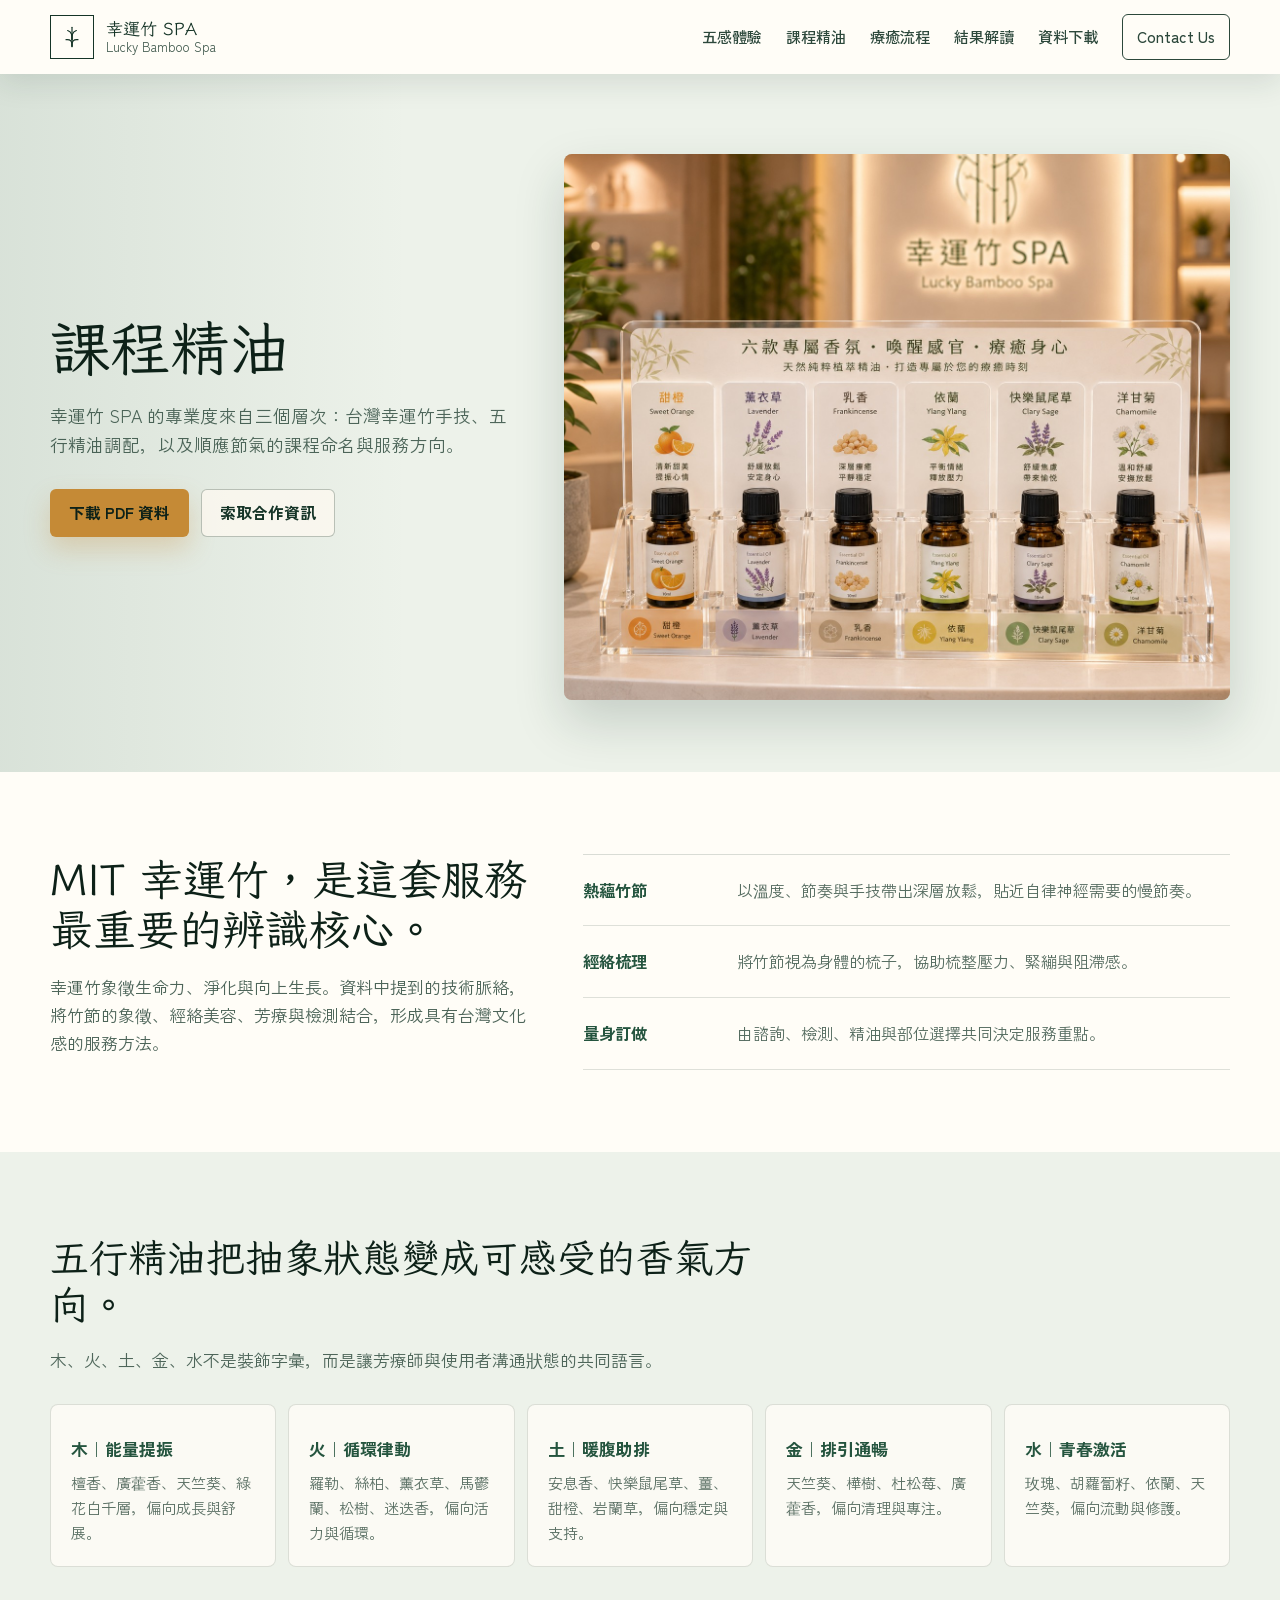
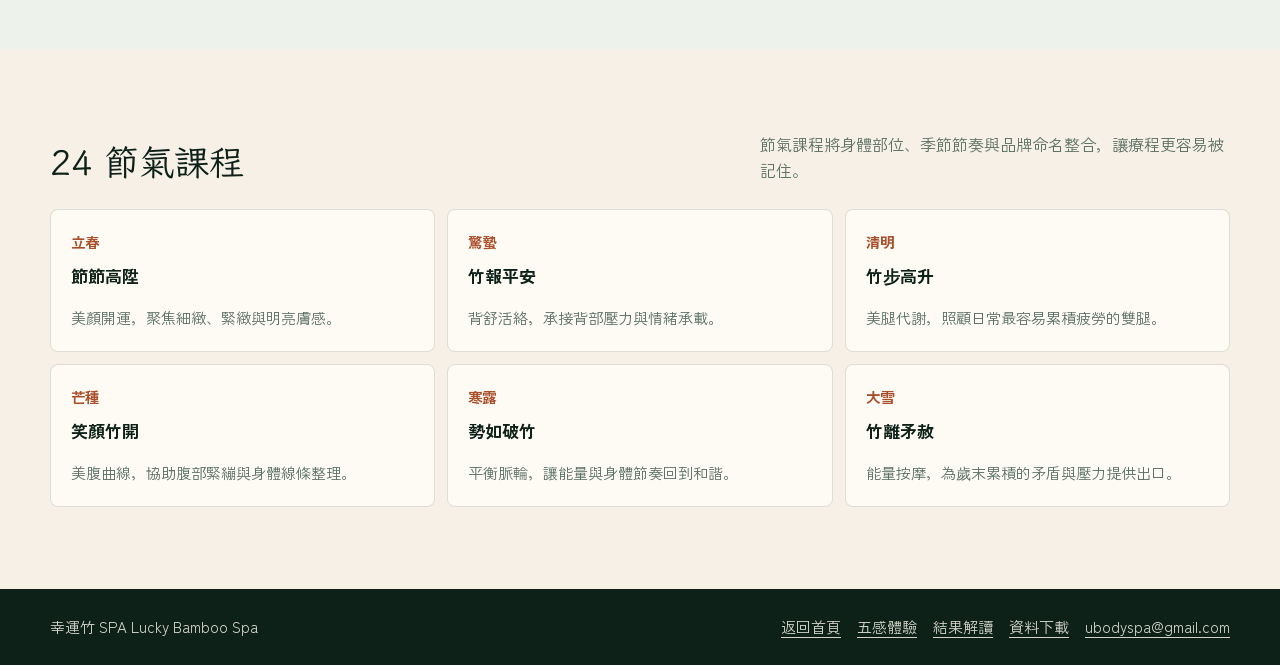
==== courses.html @ aa776876 "-" ====
<!doctype html>
<html lang="zh-Hant">
  <head>
    <meta charset="utf-8" />
    <meta name="viewport" content="width=device-width, initial-scale=1" />
    <title>課程精油 | 幸運竹 SPA</title>
    <meta
      name="description"
      content="幸運竹 SPA 課程與五行精油架構，包含 MIT 幸運竹、節氣課程與五款專用精油。"
    />
    <link rel="preconnect" href="https://fonts.googleapis.com" />
    <link rel="preconnect" href="https://fonts.gstatic.com" crossorigin />
    <link
      href="https://fonts.googleapis.com/css2?family=LXGW+WenKai+TC&family=Zen+Kaku+Gothic+New:wght@400;500;700&display=swap"
      rel="stylesheet"
    />
    <link
      rel="icon"
      href="data:image/svg+xml,%3Csvg xmlns='http://www.w3.org/2000/svg' viewBox='0 0 64 64'%3E%3Crect width='64' height='64' fill='%23153427'/%3E%3Cpath d='M32 10v44M22 18c10 4 10 12 10 23M42 18c-10 4-10 12-10 23M18 40c10-2 15 3 14 13M46 40c-10-2-15 3-14 13' stroke='%23fffdf7' stroke-width='4' stroke-linecap='round' stroke-linejoin='round' fill='none'/%3E%3C/svg%3E"
    />
    <link rel="stylesheet" href="assets/css/styles.css" />
    <script defer src="assets/js/main.js"></script>
  </head>
  <body class="page-light">
    <a class="skip-link" href="#main">跳到主要內容</a>

    <header class="site-header site-header--solid" data-header>
      <a class="brand" href="index.html#top" aria-label="回到幸運竹 SPA 首頁">
        <span class="brand__mark" aria-hidden="true">
          <svg viewBox="0 0 48 48" role="img">
            <path d="M24 6v36" />
            <path d="M16 12c8 3 8 9 8 17" />
            <path d="M32 12c-8 3-8 9-8 17" />
            <path d="M13 29c8-1 12 3 11 12" />
            <path d="M35 29c-8-1-12 3-11 12" />
          </svg>
        </span>
        <span class="brand__text">
          <strong>幸運竹 SPA</strong>
          <span>Lucky Bamboo Spa</span>
        </span>
      </a>

      <button class="nav-toggle" type="button" aria-label="開啟選單" aria-expanded="false" data-nav-toggle>
        <span></span>
        <span></span>
        <span></span>
      </button>

      <nav class="site-nav" aria-label="主要導覽" data-nav>
        <a href="experience.html">五感體驗</a>
        <a aria-current="page" href="courses.html">課程精油</a>
        <a href="index.html#journey">療癒流程</a>
        <a href="insights.html">結果解讀</a>
        <a href="resources.html">資料下載</a>
        <a class="nav-contact" href="mailto:ubodyspa@gmail.com">Contact Us</a>
      </nav>
    </header>

    <main id="main" class="content-page">
      <section class="page-hero page-hero--split">
        <div class="page-hero__inner">
          <div class="page-hero__copy">
            <h1>課程精油</h1>
            <p>
              幸運竹 SPA 的專業度來自三個層次：台灣幸運竹手技、五行精油調配，以及順應節氣的課程命名與服務方向。
            </p>
            <div class="page-hero__actions">
              <a class="button button--primary" href="resources.html">下載 PDF 資料</a>
              <a class="button button--ghost-dark" href="mailto:ubodyspa@gmail.com">索取合作資訊</a>
            </div>
          </div>
          <figure class="page-hero__media">
            <img src="img/S__20643944.jpg" alt="幸運竹 SPA 五行精油與香氣展示" />
          </figure>
        </div>
      </section>

      <section class="detail-section">
        <div class="section__inner detail-grid">
          <div class="section-copy">
            <h2>MIT 幸運竹，是這套服務最重要的辨識核心。</h2>
            <p>
              幸運竹象徵生命力、淨化與向上生長。資料中提到的技術脈絡，將竹節的象徵、經絡美容、芳療與檢測結合，形成具有台灣文化感的服務方法。
            </p>
          </div>
          <div class="detail-list">
            <article>
              <strong>熱蘊竹節</strong>
              <p>以溫度、節奏與手技帶出深層放鬆，貼近自律神經需要的慢節奏。</p>
            </article>
            <article>
              <strong>經絡梳理</strong>
              <p>將竹節視為身體的梳子，協助梳整壓力、緊繃與阻滯感。</p>
            </article>
            <article>
              <strong>量身訂做</strong>
              <p>由諮詢、檢測、精油與部位選擇共同決定服務重點。</p>
            </article>
          </div>
        </div>
      </section>

      <section class="story-band story-band--light">
        <div class="section__inner">
          <div class="section-copy section-copy--wide">
            <h2>五行精油把抽象狀態變成可感受的香氣方向。</h2>
            <p>
              木、火、土、金、水不是裝飾字彙，而是讓芳療師與使用者溝通狀態的共同語言。
            </p>
          </div>
          <div class="oil-grid" aria-label="五行精油">
            <article>
              <strong>木｜能量提振</strong>
              <p>檀香、廣藿香、天竺葵、綠花白千層，偏向成長與舒展。</p>
            </article>
            <article>
              <strong>火｜循環律動</strong>
              <p>羅勒、絲柏、薰衣草、馬鬱蘭、松樹、迷迭香，偏向活力與循環。</p>
            </article>
            <article>
              <strong>土｜暖腹助排</strong>
              <p>安息香、快樂鼠尾草、薑、甜橙、岩蘭草，偏向穩定與支持。</p>
            </article>
            <article>
              <strong>金｜排引通暢</strong>
              <p>天竺葵、樺樹、杜松莓、廣藿香，偏向清理與專注。</p>
            </article>
            <article>
              <strong>水｜青春激活</strong>
              <p>玫瑰、胡蘿蔔籽、依蘭、天竺葵，偏向流動與修護。</p>
            </article>
          </div>
        </div>
      </section>

      <section class="detail-section detail-section--soft">
        <div class="section__inner">
          <div class="resource-section__head">
            <h2>24 節氣課程</h2>
            <p>節氣課程將身體部位、季節節奏與品牌命名整合，讓療程更容易被記住。</p>
          </div>
          <div class="course-list">
            <article>
              <span>立春</span>
              <strong>節節高陞</strong>
              <p>美顏開運，聚焦細緻、緊緻與明亮膚感。</p>
            </article>
            <article>
              <span>驚蟄</span>
              <strong>竹報平安</strong>
              <p>背舒活絡，承接背部壓力與情緒承載。</p>
            </article>
            <article>
              <span>清明</span>
              <strong>竹步高升</strong>
              <p>美腿代謝，照顧日常最容易累積疲勞的雙腿。</p>
            </article>
            <article>
              <span>芒種</span>
              <strong>笑顏竹開</strong>
              <p>美腹曲線，協助腹部緊繃與身體線條整理。</p>
            </article>
            <article>
              <span>寒露</span>
              <strong>勢如破竹</strong>
              <p>平衡脈輪，讓能量與身體節奏回到和諧。</p>
            </article>
            <article>
              <span>大雪</span>
              <strong>竹離矛赦</strong>
              <p>能量按摩，為歲末累積的矛盾與壓力提供出口。</p>
            </article>
          </div>
        </div>
      </section>
    </main>

    <footer class="site-footer">
      <p>幸運竹 SPA Lucky Bamboo Spa</p>
      <div class="footer-links">
        <a href="index.html">返回首頁</a>
        <a href="experience.html">五感體驗</a>
        <a href="insights.html">結果解讀</a>
        <a href="resources.html">資料下載</a>
        <a href="mailto:ubodyspa@gmail.com">ubodyspa@gmail.com</a>
      </div>
    </footer>
  </body>
</html>
---- assets/css/styles.css ----
:root {
  --ink: #153427;
  --ink-strong: #0d2118;
  --leaf: #24543e;
  --leaf-soft: #dfe8d0;
  --mist: #edf2ea;
  --moss: #6f7f56;
  --sage: #879b65;
  --gold: #c58a36;
  --copper: #a94f2b;
  --rosewood: #6f4a43;
  --cream: #f6f0e6;
  --paper: #fffdf7;
  --stone: #d6c8b7;
  --charcoal: #191d18;
  --white: #ffffff;
  --shadow: 0 22px 50px rgba(21, 52, 39, 0.18);
  --line: rgba(21, 52, 39, 0.16);
  --radius: 8px;
  --max: 1180px;
  --header-height: 74px;
}

* {
  box-sizing: border-box;
}

html {
  scroll-behavior: smooth;
}

body {
  margin: 0;
  background: var(--cream);
  color: var(--ink);
  font-family: "Zen Kaku Gothic New", "PingFang TC", "Microsoft JhengHei", system-ui, sans-serif;
  line-height: 1.65;
  letter-spacing: 0;
  text-rendering: optimizeLegibility;
}

body.nav-open {
  overflow: hidden;
}

img {
  display: block;
  max-width: 100%;
}

svg {
  display: block;
  width: 100%;
  height: 100%;
}

a {
  color: inherit;
  text-decoration: none;
}

button {
  font: inherit;
}

.skip-link {
  position: fixed;
  left: 16px;
  top: 16px;
  z-index: 200;
  transform: translateY(-140%);
  background: var(--ink-strong);
  color: var(--white);
  padding: 10px 14px;
  border-radius: var(--radius);
  transition: transform 180ms ease;
}

.skip-link:focus {
  transform: translateY(0);
}

.site-header {
  position: fixed;
  inset: 0 0 auto 0;
  z-index: 100;
  min-height: var(--header-height);
  display: flex;
  align-items: center;
  justify-content: space-between;
  gap: 24px;
  padding: 14px max(22px, calc((100vw - var(--max)) / 2));
  color: var(--paper);
  transition: background 180ms ease, color 180ms ease, box-shadow 180ms ease;
}

.site-header.is-scrolled,
.site-header.is-open,
.site-header--solid {
  background: rgba(255, 253, 247, 0.94);
  color: var(--ink);
  box-shadow: 0 8px 30px rgba(21, 52, 39, 0.12);
  backdrop-filter: blur(16px);
}

.brand {
  display: inline-flex;
  align-items: center;
  gap: 12px;
  min-width: 220px;
}

.brand__mark {
  width: 44px;
  height: 44px;
  border: 1px solid currentColor;
  color: currentColor;
  padding: 8px;
}

.brand__mark svg {
  stroke: currentColor;
  fill: none;
  stroke-width: 2.2;
  stroke-linecap: round;
  stroke-linejoin: round;
}

.brand__text {
  display: grid;
  gap: 0;
  line-height: 1.2;
}

.brand__text strong {
  font-size: 1.08rem;
  font-family: "LXGW WenKai TC", "Zen Kaku Gothic New", "PingFang TC", serif;
  font-weight: 400;
}

.brand__text span {
  font-size: 0.82rem;
  opacity: 0.82;
}

.site-nav {
  display: flex;
  align-items: center;
  gap: 24px;
  font-size: 0.95rem;
  font-weight: 500;
}

.site-nav a {
  position: relative;
  opacity: 0.9;
}

.site-nav a::after {
  content: "";
  position: absolute;
  left: 0;
  right: 0;
  bottom: -8px;
  height: 2px;
  background: currentColor;
  transform: scaleX(0);
  transform-origin: left;
  transition: transform 180ms ease;
}

.site-nav a:hover::after,
.site-nav a:focus-visible::after {
  transform: scaleX(1);
}

.site-nav .nav-contact {
  border: 1px solid currentColor;
  padding: 9px 14px;
  border-radius: 6px;
}

.nav-contact::after {
  display: none;
}

.nav-toggle {
  display: none;
  width: 42px;
  height: 42px;
  padding: 10px;
  border: 1px solid currentColor;
  border-radius: 6px;
  background: transparent;
  color: currentColor;
}

.nav-toggle span {
  display: block;
  height: 2px;
  margin: 5px 0;
  background: currentColor;
}

.hero {
  position: relative;
  min-height: 88svh;
  overflow: hidden;
  color: var(--paper);
  isolation: isolate;
}

.hero__image,
.hero__image img,
.hero__shade {
  position: absolute;
  inset: 0;
}

.hero__image img {
  width: 100%;
  height: 100%;
  object-fit: cover;
  object-position: center;
}

.hero__shade {
  z-index: 1;
  background:
    linear-gradient(90deg, rgba(13, 33, 24, 0.9) 0%, rgba(13, 33, 24, 0.72) 34%, rgba(13, 33, 24, 0.22) 66%, rgba(13, 33, 24, 0.08) 100%),
    linear-gradient(0deg, rgba(13, 33, 24, 0.62) 0%, rgba(13, 33, 24, 0.02) 38%);
}

.hero__inner {
  position: relative;
  z-index: 2;
  width: min(var(--max), calc(100% - 44px));
  margin: 0 auto;
  min-height: 88svh;
  display: flex;
  align-items: center;
  padding: calc(var(--header-height) + 48px) 0 64px;
}

.hero__content {
  width: min(620px, 100%);
}

.hero h1 {
  margin: 0;
  font-family: "LXGW WenKai TC", "Zen Kaku Gothic New", "PingFang TC", serif;
  font-size: 4.6rem;
  line-height: 1.05;
  font-weight: 400;
  letter-spacing: 0;
}

.hero__lead {
  margin: 24px 0 0;
  max-width: 580px;
  color: rgba(255, 250, 241, 0.92);
  font-size: 1.22rem;
}

.hero__actions,
.game-actions {
  display: flex;
  align-items: center;
  flex-wrap: wrap;
  gap: 12px;
  margin-top: 32px;
}

.button {
  display: inline-flex;
  align-items: center;
  justify-content: center;
  gap: 10px;
  min-height: 48px;
  padding: 12px 18px;
  border-radius: 6px;
  border: 1px solid transparent;
  font-size: 0.98rem;
  font-weight: 700;
  line-height: 1.2;
  transition: transform 160ms ease, border-color 160ms ease, background 160ms ease, color 160ms ease;
}

.button:hover,
.button:focus-visible {
  transform: translateY(-2px);
}

.button--primary {
  background: var(--gold);
  color: var(--ink-strong);
  box-shadow: 0 12px 26px rgba(197, 138, 54, 0.28);
}

.button--ghost {
  border-color: rgba(255, 250, 241, 0.56);
  color: var(--paper);
  background: rgba(255, 250, 241, 0.08);
}

.button--ghost-dark {
  border-color: rgba(21, 52, 39, 0.28);
  color: var(--ink);
  background: rgba(255, 250, 241, 0.72);
}

.button--light {
  background: var(--paper);
  color: var(--ink);
}

.button__icon {
  width: 20px;
  height: 20px;
}

.button__icon svg {
  stroke: currentColor;
  stroke-width: 2.1;
  stroke-linecap: round;
  stroke-linejoin: round;
  fill: none;
}

.hero__signals {
  display: grid;
  grid-template-columns: repeat(3, minmax(0, 1fr));
  gap: 18px;
  width: min(720px, 100%);
  margin: 46px 0 0;
}

.hero__signals div {
  border-left: 1px solid rgba(255, 250, 241, 0.42);
  padding-left: 16px;
}

.hero__signals dt {
  font-size: 1.45rem;
  font-family: "LXGW WenKai TC", "Zen Kaku Gothic New", "PingFang TC", serif;
  font-weight: 400;
}

.hero__signals dd {
  margin: 6px 0 0;
  color: rgba(255, 250, 241, 0.8);
  font-size: 0.9rem;
}

.section {
  padding: 88px 0;
  scroll-margin-top: calc(var(--header-height) + 20px);
}

.section__inner {
  width: min(var(--max), calc(100% - 44px));
  margin: 0 auto;
}

.section-copy h2,
.journey-copy h2,
.game-copy h2,
.result-copy h2,
.contact-section__content h2 {
  margin: 0;
  font-family: "LXGW WenKai TC", "Zen Kaku Gothic New", "PingFang TC", serif;
  font-size: 2.7rem;
  line-height: 1.18;
  font-weight: 400;
  letter-spacing: 0;
  color: var(--ink-strong);
}

.section-copy p,
.journey-copy > p,
.game-copy p,
.result-copy p,
.contact-section__content p {
  margin: 18px 0 0;
  color: rgba(21, 52, 39, 0.76);
  font-size: 1.06rem;
}

.section--intro {
  background:
    linear-gradient(180deg, var(--cream) 0%, var(--mist) 100%);
}

.intro-grid {
  display: grid;
  grid-template-columns: minmax(320px, 0.9fr) minmax(420px, 1fr);
  gap: 72px;
  align-items: center;
}

.section-copy--anchored {
  position: relative;
  padding-left: 26px;
}

.section-copy--anchored::before {
  content: "";
  position: absolute;
  left: 0;
  top: 8px;
  bottom: 8px;
  width: 2px;
  background: linear-gradient(180deg, var(--gold), rgba(36, 84, 62, 0.18));
}

.sense-anchor {
  display: grid;
  gap: 4px;
  margin-top: 28px;
  padding-top: 22px;
  border-top: 1px solid rgba(21, 52, 39, 0.14);
}

.sense-anchor strong {
  color: var(--leaf);
  font-size: 1.02rem;
}

.sense-anchor span {
  color: rgba(21, 52, 39, 0.68);
}

.text-link {
  display: inline-flex;
  align-items: center;
  gap: 8px;
  width: fit-content;
  margin-top: 24px;
  color: var(--leaf);
  font-weight: 700;
  text-decoration: underline;
  text-underline-offset: 6px;
}

.text-link::after {
  content: "";
  width: 22px;
  height: 1px;
  background: currentColor;
}

.sense-panel {
  display: grid;
  gap: 0;
  padding: 12px 0;
  border-top: 1px solid rgba(21, 52, 39, 0.16);
  border-bottom: 1px solid rgba(21, 52, 39, 0.16);
}

.sense-row {
  display: grid;
  grid-template-columns: 54px 1fr;
  gap: 18px;
  align-items: center;
  padding: 18px 0;
  border-bottom: 1px solid rgba(21, 52, 39, 0.12);
}

.sense-row:last-child {
  border-bottom: 0;
}

.sense-mark {
  display: grid;
  place-items: center;
  width: 48px;
  height: 48px;
  color: var(--leaf);
}

.sense-mark svg {
  width: 30px;
  height: 30px;
  stroke: currentColor;
  stroke-width: 1.65;
  stroke-linecap: round;
  stroke-linejoin: round;
  fill: none;
}

.sense-row h3,
.timeline h3,
.resource-card h3 {
  margin: 0;
  font-size: 1.04rem;
  color: var(--ink-strong);
}

.sense-row p,
.timeline p,
.resource-card p {
  margin: 6px 0 0;
  color: rgba(21, 52, 39, 0.68);
  font-size: 0.95rem;
}

.origin-section {
  background: var(--paper);
}

.origin-layout {
  display: grid;
  grid-template-columns: minmax(420px, 1.02fr) minmax(320px, 0.88fr);
  gap: 62px;
  align-items: center;
}

.origin-media {
  overflow: hidden;
  aspect-ratio: 1.25;
  border-radius: var(--radius);
  box-shadow: var(--shadow);
  background: var(--stone);
}

.origin-media img {
  width: 100%;
  height: 100%;
  object-fit: cover;
  object-position: center;
}

.origin-copy h2 {
  margin: 0;
  font-family: "LXGW WenKai TC", "Zen Kaku Gothic New", "PingFang TC", serif;
  font-size: 2.62rem;
  line-height: 1.2;
  font-weight: 400;
  letter-spacing: 0;
  color: var(--ink-strong);
}

.origin-copy p {
  margin: 18px 0 0;
  color: rgba(21, 52, 39, 0.74);
  font-size: 1.04rem;
}

.origin-points {
  display: grid;
  grid-template-columns: repeat(3, minmax(0, 1fr));
  gap: 12px;
  margin-top: 30px;
}

.origin-points div {
  padding: 18px 0;
  border-top: 1px solid rgba(21, 52, 39, 0.15);
}

.origin-points strong {
  display: block;
  color: var(--copper);
  font-family: "LXGW WenKai TC", "Zen Kaku Gothic New", "PingFang TC", serif;
  font-size: 1.9rem;
  font-weight: 400;
  line-height: 1;
}

.origin-points span {
  display: block;
  margin-top: 8px;
  color: rgba(21, 52, 39, 0.68);
  font-size: 0.92rem;
}

.guide-section {
  background:
    linear-gradient(135deg, rgba(21, 52, 39, 0.96), rgba(111, 74, 67, 0.85)),
    var(--ink);
  color: var(--paper);
}

.guide-layout {
  display: grid;
  grid-template-columns: minmax(320px, 0.78fr) minmax(520px, 1.22fr);
  gap: 54px;
  align-items: center;
}

.guide-section .section-copy h2 {
  color: var(--paper);
}

.guide-section .section-copy p {
  color: rgba(255, 253, 247, 0.76);
}

.guide-links {
  display: grid;
  grid-template-columns: repeat(2, minmax(0, 1fr));
  gap: 12px;
}

.guide-links a {
  display: grid;
  gap: 8px;
  min-height: 148px;
  padding: 22px;
  border: 1px solid rgba(255, 253, 247, 0.22);
  border-radius: var(--radius);
  background: rgba(255, 253, 247, 0.08);
}

.guide-links strong {
  color: var(--paper);
  font-size: 1.14rem;
}

.guide-links span {
  color: rgba(255, 253, 247, 0.74);
  font-size: 0.94rem;
}

.media-section {
  background:
    linear-gradient(90deg, rgba(36, 84, 62, 0.1), transparent 28%),
    var(--paper);
}

.programs-section {
  background:
    linear-gradient(180deg, var(--paper), var(--cream)),
    var(--paper);
}

.programs-layout {
  display: grid;
  grid-template-columns: minmax(320px, 0.9fr) minmax(420px, 1fr);
  gap: 34px 54px;
  align-items: start;
}

.programs-copy h2 {
  margin: 0;
  font-family: "LXGW WenKai TC", "Zen Kaku Gothic New", "PingFang TC", serif;
  font-size: 2.7rem;
  line-height: 1.18;
  font-weight: 400;
  letter-spacing: 0;
  color: var(--ink-strong);
}

.programs-copy p {
  margin: 18px 0 0;
  color: rgba(21, 52, 39, 0.76);
  font-size: 1.06rem;
}

.craft-list {
  display: grid;
  gap: 14px;
  margin: 30px 0 0;
  padding: 0;
  list-style: none;
}

.craft-list li {
  display: grid;
  grid-template-columns: 112px 1fr;
  gap: 18px;
  padding: 18px 0;
  border-top: 1px solid rgba(21, 52, 39, 0.14);
}

.craft-list strong {
  color: var(--leaf);
}

.craft-list span {
  color: rgba(21, 52, 39, 0.72);
}

.programs-media {
  overflow: hidden;
  aspect-ratio: 1.18;
  border-radius: var(--radius);
  box-shadow: var(--shadow);
  background: var(--stone);
}

.programs-media img {
  width: 100%;
  height: 100%;
  object-fit: cover;
  object-position: center;
}

.course-grid {
  grid-column: 1 / -1;
  display: grid;
  grid-template-columns: repeat(5, minmax(0, 1fr));
  gap: 12px;
}

.course-grid article {
  min-height: 150px;
  padding: 20px;
  border: 1px solid var(--line);
  border-radius: var(--radius);
  background: rgba(255, 250, 241, 0.72);
}

.course-grid h3 {
  margin: 0;
  color: var(--ink-strong);
  font-size: 1rem;
}

.course-grid p {
  margin: 8px 0 0;
  color: rgba(21, 52, 39, 0.68);
  font-size: 0.92rem;
}

.journey-grid {
  display: grid;
  grid-template-columns: minmax(560px, 1.32fr) minmax(320px, 0.68fr);
  gap: 42px;
  align-items: center;
}

.media-frame {
  position: relative;
  overflow: hidden;
  border-radius: var(--radius);
  box-shadow: var(--shadow);
  background: var(--stone);
}

.media-frame::after {
  content: "";
  position: absolute;
  inset: 0;
  border: 1px solid rgba(255, 255, 255, 0.34);
  pointer-events: none;
}

.media-frame--complete {
  aspect-ratio: 1.25;
  background: var(--paper);
}

.media-frame--wide {
  aspect-ratio: 1.25;
}

.media-frame img {
  width: 100%;
  height: 100%;
  object-fit: cover;
  object-position: center;
}

.media-frame--complete img {
  object-fit: contain;
}

.timeline {
  display: grid;
  gap: 14px;
  margin: 28px 0 0;
  padding: 0;
  list-style: none;
}

.timeline li {
  display: grid;
  grid-template-columns: 52px 1fr;
  gap: 14px;
  align-items: start;
  padding-bottom: 14px;
  border-bottom: 1px solid rgba(21, 52, 39, 0.14);
}

.timeline li:last-child {
  border-bottom: 0;
  padding-bottom: 0;
}

.timeline span {
  display: grid;
  place-items: center;
  width: 42px;
  height: 42px;
  background: var(--leaf);
  color: var(--paper);
  font-family: "LXGW WenKai TC", "Zen Kaku Gothic New", "PingFang TC", serif;
  font-weight: 400;
}

.game-section {
  background:
    linear-gradient(135deg, rgba(21, 52, 39, 0.97), rgba(36, 84, 62, 0.9)),
    var(--ink);
  color: var(--paper);
}

.game-layout {
  display: grid;
  grid-template-columns: minmax(340px, 0.9fr) minmax(420px, 1fr);
  gap: 54px;
  align-items: center;
}

.game-copy h2 {
  color: var(--paper);
}

.game-copy p {
  color: rgba(255, 250, 241, 0.76);
}

.game-preview {
  position: relative;
  overflow: hidden;
  min-height: 440px;
  padding: 22px;
  border: 1px solid rgba(255, 250, 241, 0.28);
  border-radius: var(--radius);
  background:
    linear-gradient(180deg, rgba(248, 242, 231, 0.18), rgba(248, 242, 231, 0.06)),
    rgba(13, 33, 24, 0.24);
  box-shadow: 0 28px 70px rgba(0, 0, 0, 0.22);
}

.game-preview__top {
  display: flex;
  align-items: center;
  justify-content: space-between;
  gap: 16px;
  font-size: 0.92rem;
  color: rgba(255, 250, 241, 0.82);
}

.game-preview__top strong {
  color: var(--paper);
  font-size: 1.22rem;
}

.falling-field {
  position: relative;
  height: 280px;
  margin: 26px 0 22px;
  overflow: hidden;
  border: 1px solid rgba(255, 250, 241, 0.18);
  background:
    linear-gradient(180deg, rgba(255, 250, 241, 0.08), rgba(255, 250, 241, 0.02)),
    repeating-linear-gradient(90deg, rgba(255, 250, 241, 0.08) 0 1px, transparent 1px 72px);
}

.energy-ball {
  position: absolute;
  top: -34px;
  width: 28px;
  height: 28px;
  border-radius: 50%;
  animation: fall 4.8s linear infinite;
}

.energy-ball--green {
  left: 18%;
  background: #88b46b;
  box-shadow: 0 0 18px rgba(136, 180, 107, 0.65);
}

.energy-ball--amber {
  left: 42%;
  background: #d89a35;
  box-shadow: 0 0 18px rgba(216, 154, 53, 0.65);
  animation-delay: 0.8s;
}

.energy-ball--sage {
  left: 68%;
  background: #dfe8d0;
  box-shadow: 0 0 18px rgba(223, 232, 208, 0.62);
  animation-delay: 1.5s;
}

.energy-ball--copper {
  left: 82%;
  background: #bd6540;
  box-shadow: 0 0 18px rgba(189, 101, 64, 0.6);
  animation-delay: 2.4s;
}

.basket {
  position: absolute;
  left: 50%;
  bottom: 22px;
  width: 118px;
  height: 44px;
  transform: translateX(-50%);
  border: 4px solid var(--gold);
  border-top: 0;
  background: linear-gradient(180deg, rgba(197, 138, 54, 0.16), rgba(197, 138, 54, 0.34));
  animation: basket 4s ease-in-out infinite;
}

.basket::before {
  content: "";
  position: absolute;
  left: 8px;
  right: 8px;
  top: -18px;
  height: 30px;
  border: 4px solid var(--gold);
  border-bottom: 0;
}

.game-preview p {
  margin: 0;
  color: rgba(255, 250, 241, 0.78);
}

.result-section {
  background:
    linear-gradient(180deg, var(--paper), var(--cream)),
    var(--paper);
}

.result-layout {
  display: grid;
  grid-template-columns: minmax(320px, 0.9fr) minmax(440px, 1fr);
  gap: 54px;
  align-items: center;
}

.theme-switcher {
  display: flex;
  flex-wrap: wrap;
  gap: 10px;
  margin-top: 28px;
}

.theme-button {
  min-height: 44px;
  padding: 10px 16px;
  border: 1px solid rgba(21, 52, 39, 0.22);
  border-radius: 6px;
  background: rgba(255, 255, 255, 0.64);
  color: var(--ink);
  font-size: 0.95rem;
  font-weight: 700;
  cursor: pointer;
}

.theme-button.is-active {
  background: var(--leaf);
  color: var(--paper);
  border-color: var(--leaf);
}

.reading-card {
  padding: 34px;
  border-radius: var(--radius);
  border: 1px solid rgba(21, 52, 39, 0.14);
  background:
    linear-gradient(135deg, rgba(255, 255, 255, 0.88), rgba(223, 232, 208, 0.62)),
    var(--white);
  box-shadow: var(--shadow);
}

.reading-card__label {
  display: block;
  margin-bottom: 18px;
  color: var(--copper);
  font-weight: 700;
}

.reading-card h3 {
  margin: 0;
  font-size: 1.55rem;
  line-height: 1.38;
  color: var(--ink-strong);
}

.reading-card dl {
  display: grid;
  gap: 18px;
  margin: 28px 0 0;
}

.reading-card dl div {
  display: grid;
  gap: 7px;
  padding-top: 18px;
  border-top: 1px solid rgba(21, 52, 39, 0.13);
}

.reading-card dt {
  color: var(--leaf);
  font-size: 0.92rem;
  font-weight: 800;
}

.reading-card dd {
  margin: 0;
  color: rgba(21, 52, 39, 0.78);
}

.contact-section {
  position: relative;
  display: grid;
  min-height: 520px;
  overflow: hidden;
  color: var(--paper);
}

.contact-section__image,
.contact-section__image img {
  position: absolute;
  inset: 0;
}

.contact-section__image img {
  width: 100%;
  height: 100%;
  object-fit: cover;
  object-position: center;
  filter: saturate(1.08) contrast(1.04);
}

.contact-section::after {
  content: "";
  position: absolute;
  inset: 0;
  background: linear-gradient(90deg, rgba(13, 33, 24, 0.88), rgba(13, 33, 24, 0.62), rgba(13, 33, 24, 0.22));
}

.contact-section__content {
  position: relative;
  z-index: 1;
  width: min(var(--max), calc(100% - 44px));
  margin: auto;
}

.contact-section__content h2 {
  max-width: 640px;
  color: var(--paper);
}

.contact-section__content p {
  max-width: 560px;
  color: rgba(255, 250, 241, 0.82);
}

.contact-section__content .button {
  margin-top: 28px;
}

.site-footer {
  display: flex;
  align-items: center;
  justify-content: space-between;
  gap: 20px;
  padding: 26px max(22px, calc((100vw - var(--max)) / 2));
  background: var(--ink-strong);
  color: rgba(255, 250, 241, 0.82);
  font-size: 0.94rem;
}

.site-footer p {
  margin: 0;
}

.site-footer a {
  text-decoration: underline;
  text-underline-offset: 4px;
}

.footer-links {
  display: flex;
  align-items: center;
  flex-wrap: wrap;
  gap: 16px;
}

.resource-page {
  padding-top: var(--header-height);
}

.resource-hero {
  padding: 94px 0 70px;
  background:
    linear-gradient(90deg, rgba(36, 84, 62, 0.1), transparent 30%),
    var(--paper);
}

.resource-hero__inner {
  display: flex;
  align-items: flex-end;
  justify-content: space-between;
  gap: 32px;
  width: min(var(--max), calc(100% - 44px));
  margin: 0 auto;
}

.resource-hero h1,
.resource-section__head h2 {
  margin: 0;
  font-family: "LXGW WenKai TC", "Zen Kaku Gothic New", "PingFang TC", serif;
  color: var(--ink-strong);
  font-weight: 400;
  letter-spacing: 0;
}

.resource-hero h1 {
  font-size: 3.5rem;
  line-height: 1.08;
}

.resource-hero p {
  max-width: 720px;
  margin: 20px 0 0;
  color: rgba(21, 52, 39, 0.74);
  font-size: 1.08rem;
}

.resource-section {
  padding: 78px 0;
  background: var(--cream);
}

.resource-section--soft {
  background: var(--paper);
}

.resource-section__head {
  display: flex;
  align-items: end;
  justify-content: space-between;
  gap: 28px;
  margin-bottom: 26px;
}

.resource-section__head h2 {
  font-size: 2.2rem;
  line-height: 1.18;
}

.resource-section__head p {
  max-width: 470px;
  margin: 0;
  color: rgba(21, 52, 39, 0.68);
}

.resource-grid {
  display: grid;
  grid-template-columns: repeat(2, minmax(0, 1fr));
  gap: 14px;
}

.resource-card {
  display: grid;
  gap: 12px;
  min-height: 230px;
  padding: 24px;
  border: 1px solid var(--line);
  border-radius: var(--radius);
  background: rgba(255, 250, 241, 0.84);
  box-shadow: 0 14px 32px rgba(21, 52, 39, 0.08);
}

.resource-section--soft .resource-card {
  background: rgba(255, 255, 255, 0.76);
}

.resource-card__meta {
  color: var(--copper);
  font-size: 0.86rem;
  font-weight: 700;
}

.resource-card h3 {
  font-size: 1.24rem;
}

.resource-actions {
  display: flex;
  flex-wrap: wrap;
  gap: 10px;
  margin-top: auto;
}

.resource-actions a {
  display: inline-flex;
  align-items: center;
  justify-content: center;
  min-height: 40px;
  padding: 9px 13px;
  border: 1px solid rgba(21, 52, 39, 0.22);
  border-radius: 6px;
  color: var(--ink);
  font-size: 0.92rem;
  font-weight: 700;
}

.resource-actions a:first-child {
  background: var(--leaf);
  border-color: var(--leaf);
  color: var(--paper);
}

.content-page {
  padding-top: var(--header-height);
  background: var(--paper);
}

.page-hero {
  padding: 80px 0 72px;
  background:
    linear-gradient(90deg, rgba(36, 84, 62, 0.1), transparent 32%),
    var(--mist);
}

.page-hero__inner {
  display: grid;
  grid-template-columns: minmax(320px, 0.82fr) minmax(520px, 1.18fr);
  gap: 52px;
  align-items: center;
  width: min(var(--max), calc(100% - 44px));
  margin: 0 auto;
}

.page-hero__copy h1 {
  margin: 0;
  font-family: "LXGW WenKai TC", "Zen Kaku Gothic New", "PingFang TC", serif;
  font-size: 3.75rem;
  line-height: 1.08;
  font-weight: 400;
  color: var(--ink-strong);
}

.page-hero__copy p {
  margin: 20px 0 0;
  color: rgba(21, 52, 39, 0.74);
  font-size: 1.1rem;
}

.page-hero__actions {
  display: flex;
  flex-wrap: wrap;
  gap: 12px;
  margin-top: 30px;
}

.page-hero__media {
  margin: 0;
  overflow: hidden;
  aspect-ratio: 1.22;
  border-radius: var(--radius);
  background: var(--stone);
  box-shadow: var(--shadow);
}

.page-hero__media img {
  width: 100%;
  height: 100%;
  object-fit: cover;
  object-position: center;
}

.detail-section {
  padding: 82px 0;
  background: var(--paper);
}

.detail-section--soft {
  background: var(--cream);
}

.detail-grid {
  display: grid;
  grid-template-columns: minmax(320px, 0.85fr) minmax(480px, 1.15fr);
  gap: 54px;
  align-items: start;
}

.detail-list {
  display: grid;
  gap: 0;
  border-top: 1px solid rgba(21, 52, 39, 0.16);
}

.detail-list article {
  display: grid;
  grid-template-columns: 132px 1fr;
  gap: 22px;
  padding: 22px 0;
  border-bottom: 1px solid rgba(21, 52, 39, 0.14);
}

.detail-list strong {
  color: var(--leaf);
  font-size: 1.02rem;
}

.detail-list p {
  margin: 0;
  color: rgba(21, 52, 39, 0.72);
}

.story-band {
  padding: 82px 0;
  background:
    linear-gradient(135deg, rgba(21, 52, 39, 0.96), rgba(36, 84, 62, 0.9)),
    var(--ink);
  color: var(--paper);
}

.story-band--light {
  background: var(--mist);
  color: var(--ink);
}

.process-layout,
.insight-layout {
  display: grid;
  grid-template-columns: minmax(320px, 0.82fr) minmax(520px, 1.18fr);
  gap: 54px;
  align-items: start;
}

.process-layout h2,
.feature-columns h2,
.story-band .section-copy h2 {
  margin: 0;
  font-family: "LXGW WenKai TC", "Zen Kaku Gothic New", "PingFang TC", serif;
  font-size: 2.45rem;
  line-height: 1.2;
  font-weight: 400;
}

.process-layout p,
.story-band .section-copy p {
  margin: 18px 0 0;
  color: rgba(255, 253, 247, 0.76);
}

.story-band--light .section-copy p {
  color: rgba(21, 52, 39, 0.74);
}

.process-steps,
.oil-grid,
.course-list,
.number-grid {
  display: grid;
  gap: 12px;
  margin: 0;
  padding: 0;
  list-style: none;
}

.process-steps {
  grid-template-columns: repeat(2, minmax(0, 1fr));
}

.process-steps li,
.oil-grid article,
.course-list article,
.number-grid article {
  border-radius: var(--radius);
  border: 1px solid rgba(21, 52, 39, 0.14);
  background: rgba(255, 253, 247, 0.78);
}

.story-band .process-steps li {
  border-color: rgba(255, 253, 247, 0.22);
  background: rgba(255, 253, 247, 0.08);
}

.process-steps li {
  padding: 22px;
}

.process-steps span {
  display: block;
  color: var(--gold);
  font-family: "LXGW WenKai TC", "Zen Kaku Gothic New", "PingFang TC", serif;
  font-size: 1.55rem;
  line-height: 1;
}

.process-steps strong,
.oil-grid strong,
.course-list strong {
  display: block;
  margin-top: 10px;
  color: inherit;
  font-size: 1.06rem;
}

.process-steps p,
.oil-grid p,
.course-list p {
  margin: 8px 0 0;
  color: rgba(255, 253, 247, 0.72);
  font-size: 0.94rem;
}

.story-band--light .oil-grid p,
.course-list p {
  color: rgba(21, 52, 39, 0.7);
}

.feature-columns {
  display: grid;
  grid-template-columns: repeat(3, minmax(0, 1fr));
  gap: 18px;
}

.feature-columns article {
  padding-top: 22px;
  border-top: 1px solid rgba(21, 52, 39, 0.16);
}

.feature-columns h2 {
  color: var(--ink-strong);
}

.feature-columns p {
  margin: 16px 0 0;
  color: rgba(21, 52, 39, 0.72);
}

.section-copy--wide {
  max-width: 760px;
  margin-bottom: 30px;
}

.oil-grid {
  grid-template-columns: repeat(5, minmax(0, 1fr));
}

.oil-grid article {
  padding: 20px;
}

.oil-grid strong {
  color: var(--leaf);
}

.course-list {
  grid-template-columns: repeat(3, minmax(0, 1fr));
}

.course-list article {
  display: grid;
  gap: 8px;
  padding: 20px;
  background: rgba(255, 253, 247, 0.82);
}

.course-list span {
  color: var(--copper);
  font-size: 0.9rem;
  font-weight: 700;
}

.course-list strong {
  margin: 0;
  color: var(--ink-strong);
}

.insight-layout {
  align-items: center;
}

.story-band .reading-card {
  color: var(--ink);
}

.number-grid {
  grid-template-columns: repeat(3, minmax(0, 1fr));
}

.number-grid article {
  display: grid;
  grid-template-columns: 64px 1fr;
  gap: 16px;
  align-items: center;
  min-height: 96px;
  padding: 18px;
  background: rgba(255, 253, 247, 0.82);
}

.number-grid strong {
  display: grid;
  place-items: center;
  width: 52px;
  height: 52px;
  border-radius: 50%;
  background: var(--leaf);
  color: var(--paper);
  font-family: "LXGW WenKai TC", "Zen Kaku Gothic New", "PingFang TC", serif;
  font-size: 1.5rem;
  font-weight: 400;
}

.number-grid span {
  color: var(--ink-strong);
  font-weight: 700;
}

@keyframes fall {
  0% {
    transform: translateY(-40px);
    opacity: 0;
  }
  12% {
    opacity: 1;
  }
  100% {
    transform: translateY(330px);
    opacity: 0.25;
  }
}

@keyframes basket {
  0%,
  100% {
    transform: translateX(-70%);
  }
  50% {
    transform: translateX(-25%);
  }
}

@media (prefers-reduced-motion: reduce) {
  *,
  *::before,
  *::after {
    animation-duration: 1ms !important;
    animation-iteration-count: 1 !important;
    scroll-behavior: auto !important;
    transition-duration: 1ms !important;
  }
}

@media (max-width: 980px) {
  .nav-toggle {
    display: block;
  }

  .site-nav {
    position: fixed;
    inset: var(--header-height) 16px auto 16px;
    display: grid;
    gap: 0;
    padding: 12px;
    border: 1px solid rgba(21, 52, 39, 0.12);
    border-radius: var(--radius);
    background: var(--paper);
    color: var(--ink);
    box-shadow: var(--shadow);
    transform: translateY(-16px);
    opacity: 0;
    pointer-events: none;
    transition: transform 180ms ease, opacity 180ms ease;
  }

  .site-nav.is-open {
    transform: translateY(0);
    opacity: 1;
    pointer-events: auto;
  }

  .site-nav a {
    padding: 14px 12px;
    border-bottom: 1px solid rgba(21, 52, 39, 0.1);
  }

  .site-nav a::after {
    display: none;
  }

  .site-nav a:last-child {
    border-bottom: 0;
  }

  .site-nav .nav-contact {
    margin-top: 8px;
    text-align: center;
  }

  .hero h1 {
    font-size: 3.45rem;
  }

  .hero__lead {
    font-size: 1.1rem;
  }

  .hero__signals,
  .intro-grid,
  .origin-layout,
  .guide-layout,
  .programs-layout,
  .journey-grid,
  .game-layout,
  .result-layout,
  .page-hero__inner,
  .detail-grid,
  .process-layout,
  .insight-layout {
    grid-template-columns: 1fr;
  }

  .media-frame--complete {
    aspect-ratio: 1.25;
  }

  .course-grid,
  .oil-grid,
  .course-list,
  .number-grid {
    grid-template-columns: repeat(2, minmax(0, 1fr));
  }

  .feature-columns {
    grid-template-columns: 1fr;
  }

  .resource-hero__inner,
  .resource-section__head {
    align-items: flex-start;
    flex-direction: column;
  }
}

@media (max-width: 700px) {
  :root {
    --header-height: 68px;
  }

  .site-header {
    padding: 10px 16px;
  }

  .brand {
    min-width: 0;
  }

  .brand__mark {
    width: 40px;
    height: 40px;
  }

  .brand__text strong {
    font-size: 1rem;
  }

  .brand__text span {
    display: none;
  }

  .hero,
  .hero__inner {
    min-height: 86svh;
  }

  .hero__inner,
  .section__inner,
  .contact-section__content,
  .resource-hero__inner,
  .page-hero__inner {
    width: min(100% - 32px, var(--max));
  }

  .hero__inner {
    padding-bottom: 42px;
  }

  .hero__shade {
    background:
      linear-gradient(180deg, rgba(13, 33, 24, 0.82) 0%, rgba(13, 33, 24, 0.68) 52%, rgba(13, 33, 24, 0.4) 100%),
      linear-gradient(90deg, rgba(13, 33, 24, 0.76), rgba(13, 33, 24, 0.18));
  }

  .hero h1 {
    font-size: 2.7rem;
  }

  .hero__lead {
    font-size: 1rem;
  }

  .hero__signals {
    grid-template-columns: 1fr;
    gap: 12px;
    margin-top: 32px;
  }

  .button {
    width: 100%;
  }

  .section {
    padding: 64px 0;
  }

  .page-hero,
  .detail-section,
  .story-band {
    padding: 58px 0;
  }

  .resource-hero {
    padding: 72px 0 52px;
  }

  .resource-hero h1 {
    font-size: 2.5rem;
  }

  .resource-section {
    padding: 58px 0;
  }

  .resource-section__head h2 {
    font-size: 1.85rem;
  }

  .section-copy h2,
  .origin-copy h2,
  .programs-copy h2,
  .journey-copy h2,
  .game-copy h2,
  .result-copy h2,
  .contact-section__content h2,
  .process-layout h2,
  .feature-columns h2,
  .story-band .section-copy h2 {
    font-size: 2rem;
  }

  .page-hero__copy h1 {
    font-size: 2.65rem;
  }

  .course-grid,
  .guide-links,
  .process-steps,
  .oil-grid,
  .course-list,
  .number-grid,
  .resource-grid {
    grid-template-columns: 1fr;
  }

  .sense-row {
    grid-template-columns: 46px 1fr;
    gap: 14px;
  }

  .sense-mark {
    width: 42px;
    height: 42px;
  }

  .origin-points {
    grid-template-columns: 1fr;
  }

  .detail-list article {
    grid-template-columns: 1fr;
    gap: 8px;
  }

  .page-hero__media {
    aspect-ratio: 1.08;
  }

  .craft-list li {
    grid-template-columns: 1fr;
    gap: 6px;
  }

  .course-grid article,
  .reading-card,
  .resource-card {
    padding: 22px;
  }

  .timeline li {
    grid-template-columns: 48px 1fr;
    gap: 14px;
  }

  .timeline span {
    width: 42px;
    height: 42px;
  }

  .game-preview {
    min-height: 390px;
    padding: 18px;
  }

  .falling-field {
    height: 240px;
  }

  .game-preview__top {
    align-items: flex-start;
    flex-direction: column;
  }

  .reading-card h3 {
    font-size: 1.28rem;
  }

  .contact-section {
    min-height: 470px;
  }

  .site-footer {
    flex-direction: column;
    align-items: flex-start;
    padding: 24px 16px;
  }
}
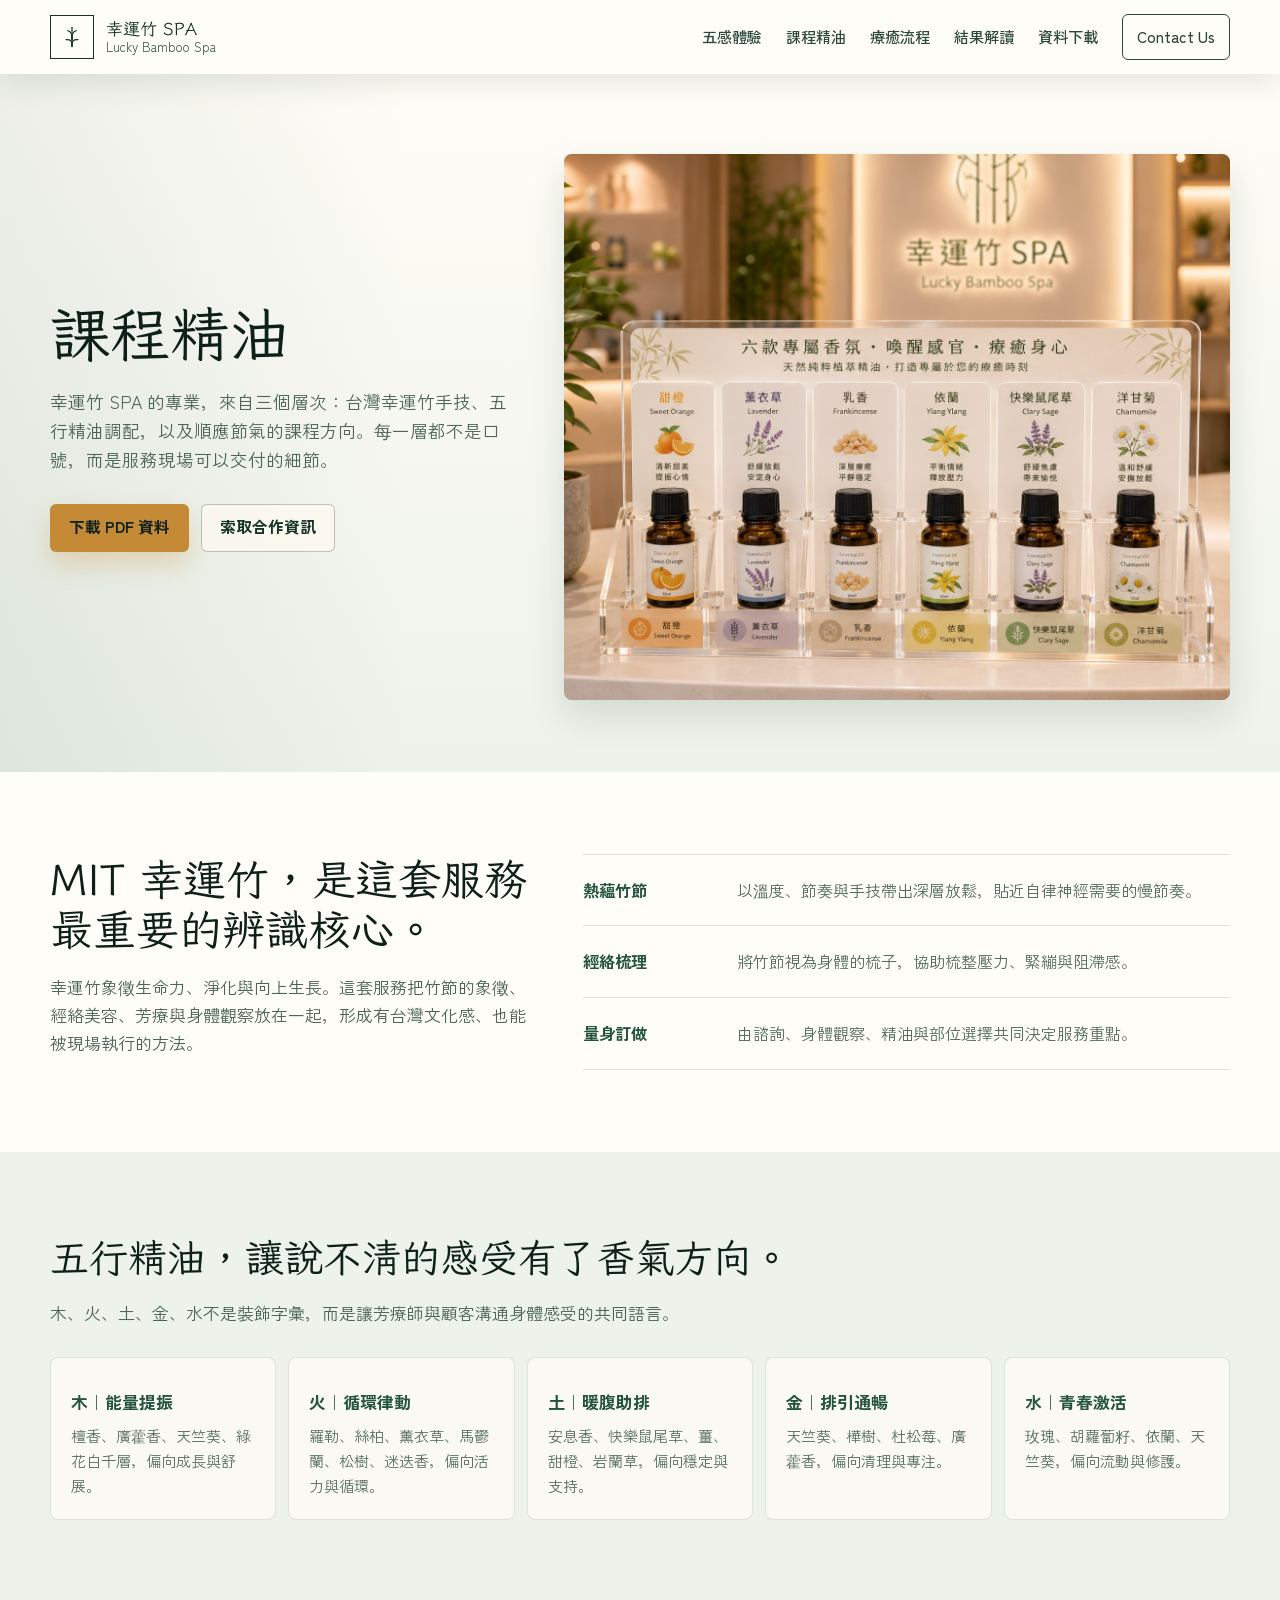
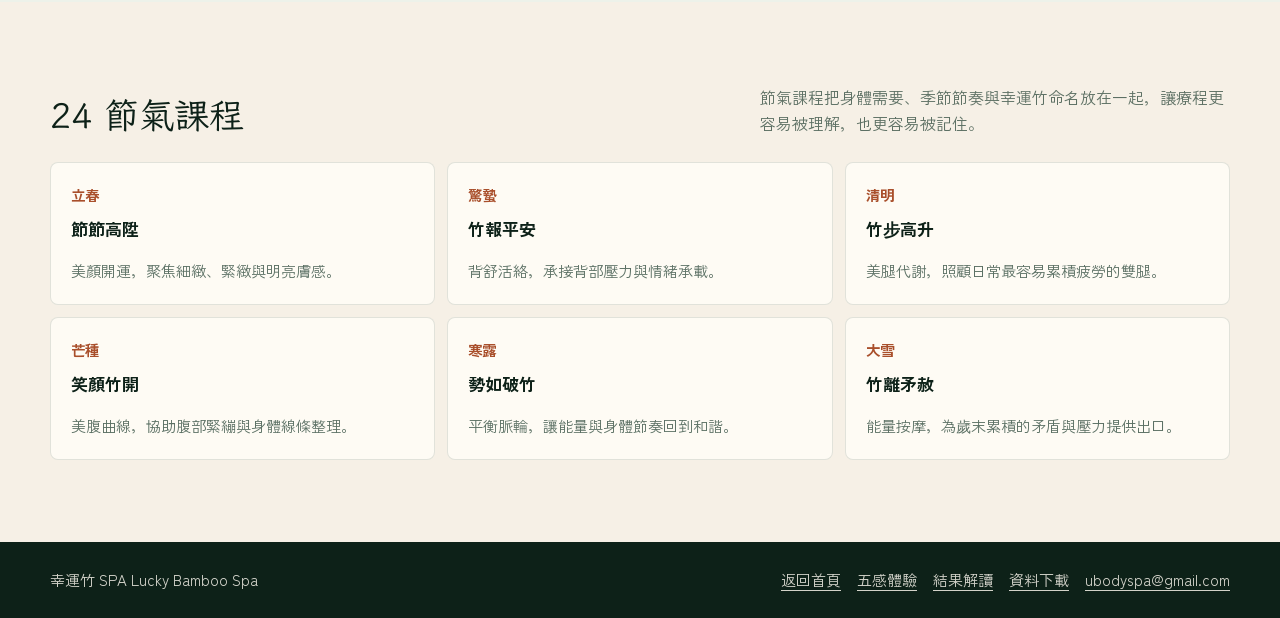
==== commit ec6859a4: "-" ====
--- a/courses.html
+++ b/courses.html
@@ -6,7 +6,7 @@
     <title>課程精油 | 幸運竹 SPA</title>
     <meta
       name="description"
-      content="幸運竹 SPA 課程與五行精油架構，包含 MIT 幸運竹、節氣課程與五款專用精油。"
+      content="幸運竹 SPA 課程與五行精油，整理 MIT 幸運竹手技、節氣課程與木火土金水五款香氣方向。"
     />
     <link rel="preconnect" href="https://fonts.googleapis.com" />
     <link rel="preconnect" href="https://fonts.gstatic.com" crossorigin />
@@ -63,7 +63,7 @@
           <div class="page-hero__copy">
             <h1>課程精油</h1>
             <p>
-              幸運竹 SPA 的專業度來自三個層次：台灣幸運竹手技、五行精油調配，以及順應節氣的課程命名與服務方向。
+              幸運竹 SPA 的專業，來自三個層次：台灣幸運竹手技、五行精油調配，以及順應節氣的課程方向。每一層都不是口號，而是服務現場可以交付的細節。
             </p>
             <div class="page-hero__actions">
               <a class="button button--primary" href="resources.html">下載 PDF 資料</a>
@@ -81,7 +81,7 @@
           <div class="section-copy">
             <h2>MIT 幸運竹，是這套服務最重要的辨識核心。</h2>
             <p>
-              幸運竹象徵生命力、淨化與向上生長。資料中提到的技術脈絡，將竹節的象徵、經絡美容、芳療與檢測結合，形成具有台灣文化感的服務方法。
+              幸運竹象徵生命力、淨化與向上生長。這套服務把竹節的象徵、經絡美容、芳療與身體觀察放在一起，形成有台灣文化感、也能被現場執行的方法。
             </p>
           </div>
           <div class="detail-list">
@@ -95,7 +95,7 @@
             </article>
             <article>
               <strong>量身訂做</strong>
-              <p>由諮詢、檢測、精油與部位選擇共同決定服務重點。</p>
+              <p>由諮詢、身體觀察、精油與部位選擇共同決定服務重點。</p>
             </article>
           </div>
         </div>
@@ -104,9 +104,9 @@
       <section class="story-band story-band--light">
         <div class="section__inner">
           <div class="section-copy section-copy--wide">
-            <h2>五行精油把抽象狀態變成可感受的香氣方向。</h2>
+            <h2>五行精油，讓說不清的感受有了香氣方向。</h2>
             <p>
-              木、火、土、金、水不是裝飾字彙，而是讓芳療師與使用者溝通狀態的共同語言。
+              木、火、土、金、水不是裝飾字彙，而是讓芳療師與顧客溝通身體感受的共同語言。
             </p>
           </div>
           <div class="oil-grid" aria-label="五行精油">
@@ -138,7 +138,7 @@
         <div class="section__inner">
           <div class="resource-section__head">
             <h2>24 節氣課程</h2>
-            <p>節氣課程將身體部位、季節節奏與品牌命名整合，讓療程更容易被記住。</p>
+            <p>節氣課程把身體需要、季節節奏與幸運竹命名放在一起，讓療程更容易被理解，也更容易被記住。</p>
           </div>
           <div class="course-list">
             <article>
--- a/assets/css/styles.css
+++ b/assets/css/styles.css
@@ -14,8 +14,8 @@
   --stone: #d6c8b7;
   --charcoal: #191d18;
   --white: #ffffff;
-  --shadow: 0 22px 50px rgba(21, 52, 39, 0.18);
-  --line: rgba(21, 52, 39, 0.16);
+  --shadow: 0 18px 42px rgba(21, 52, 39, 0.14);
+  --line: rgba(21, 52, 39, 0.13);
   --radius: 8px;
   --max: 1180px;
   --header-height: 74px;
@@ -288,7 +288,7 @@
 
 .button:hover,
 .button:focus-visible {
-  transform: translateY(-2px);
+  transform: translateY(-1px);
 }
 
 .button--primary {
@@ -388,7 +388,7 @@
 
 .section--intro {
   background:
-    linear-gradient(180deg, var(--cream) 0%, var(--mist) 100%);
+    linear-gradient(180deg, var(--cream) 0%, #f9f6ee 52%, var(--mist) 100%);
 }
 
 .intro-grid {
@@ -453,8 +453,8 @@
   display: grid;
   gap: 0;
   padding: 12px 0;
-  border-top: 1px solid rgba(21, 52, 39, 0.16);
-  border-bottom: 1px solid rgba(21, 52, 39, 0.16);
+  border-top: 1px solid rgba(21, 52, 39, 0.13);
+  border-bottom: 1px solid rgba(21, 52, 39, 0.13);
 }
 
 .sense-row {
@@ -607,9 +607,9 @@
   gap: 8px;
   min-height: 148px;
   padding: 22px;
-  border: 1px solid rgba(255, 253, 247, 0.22);
+  border: 1px solid rgba(255, 253, 247, 0.18);
   border-radius: var(--radius);
-  background: rgba(255, 253, 247, 0.08);
+  background: rgba(255, 253, 247, 0.07);
 }
 
 .guide-links strong {
@@ -1167,10 +1167,10 @@
   gap: 12px;
   min-height: 230px;
   padding: 24px;
-  border: 1px solid var(--line);
+  border: 1px solid rgba(21, 52, 39, 0.12);
   border-radius: var(--radius);
-  background: rgba(255, 250, 241, 0.84);
-  box-shadow: 0 14px 32px rgba(21, 52, 39, 0.08);
+  background: rgba(255, 253, 247, 0.78);
+  box-shadow: 0 10px 24px rgba(21, 52, 39, 0.06);
 }
 
 .resource-section--soft .resource-card {
@@ -1221,7 +1221,8 @@
 .page-hero {
   padding: 80px 0 72px;
   background:
-    linear-gradient(90deg, rgba(36, 84, 62, 0.1), transparent 32%),
+    linear-gradient(90deg, rgba(36, 84, 62, 0.08), transparent 32%),
+    linear-gradient(180deg, var(--paper), var(--mist)),
     var(--mist);
 }
 
@@ -1262,7 +1263,7 @@
   aspect-ratio: 1.22;
   border-radius: var(--radius);
   background: var(--stone);
-  box-shadow: var(--shadow);
+  box-shadow: 0 16px 36px rgba(21, 52, 39, 0.13);
 }
 
 .page-hero__media img {
@@ -1274,7 +1275,7 @@
 
 .detail-section {
   padding: 82px 0;
-  background: var(--paper);
+  background: #fffdf7;
 }
 
 .detail-section--soft {
@@ -1291,7 +1292,7 @@
 .detail-list {
   display: grid;
   gap: 0;
-  border-top: 1px solid rgba(21, 52, 39, 0.16);
+  border-top: 1px solid rgba(21, 52, 39, 0.13);
 }
 
 .detail-list article {
@@ -1373,8 +1374,8 @@
 .course-list article,
 .number-grid article {
   border-radius: var(--radius);
-  border: 1px solid rgba(21, 52, 39, 0.14);
-  background: rgba(255, 253, 247, 0.78);
+  border: 1px solid rgba(21, 52, 39, 0.12);
+  background: rgba(255, 253, 247, 0.7);
 }
 
 .story-band .process-steps li {
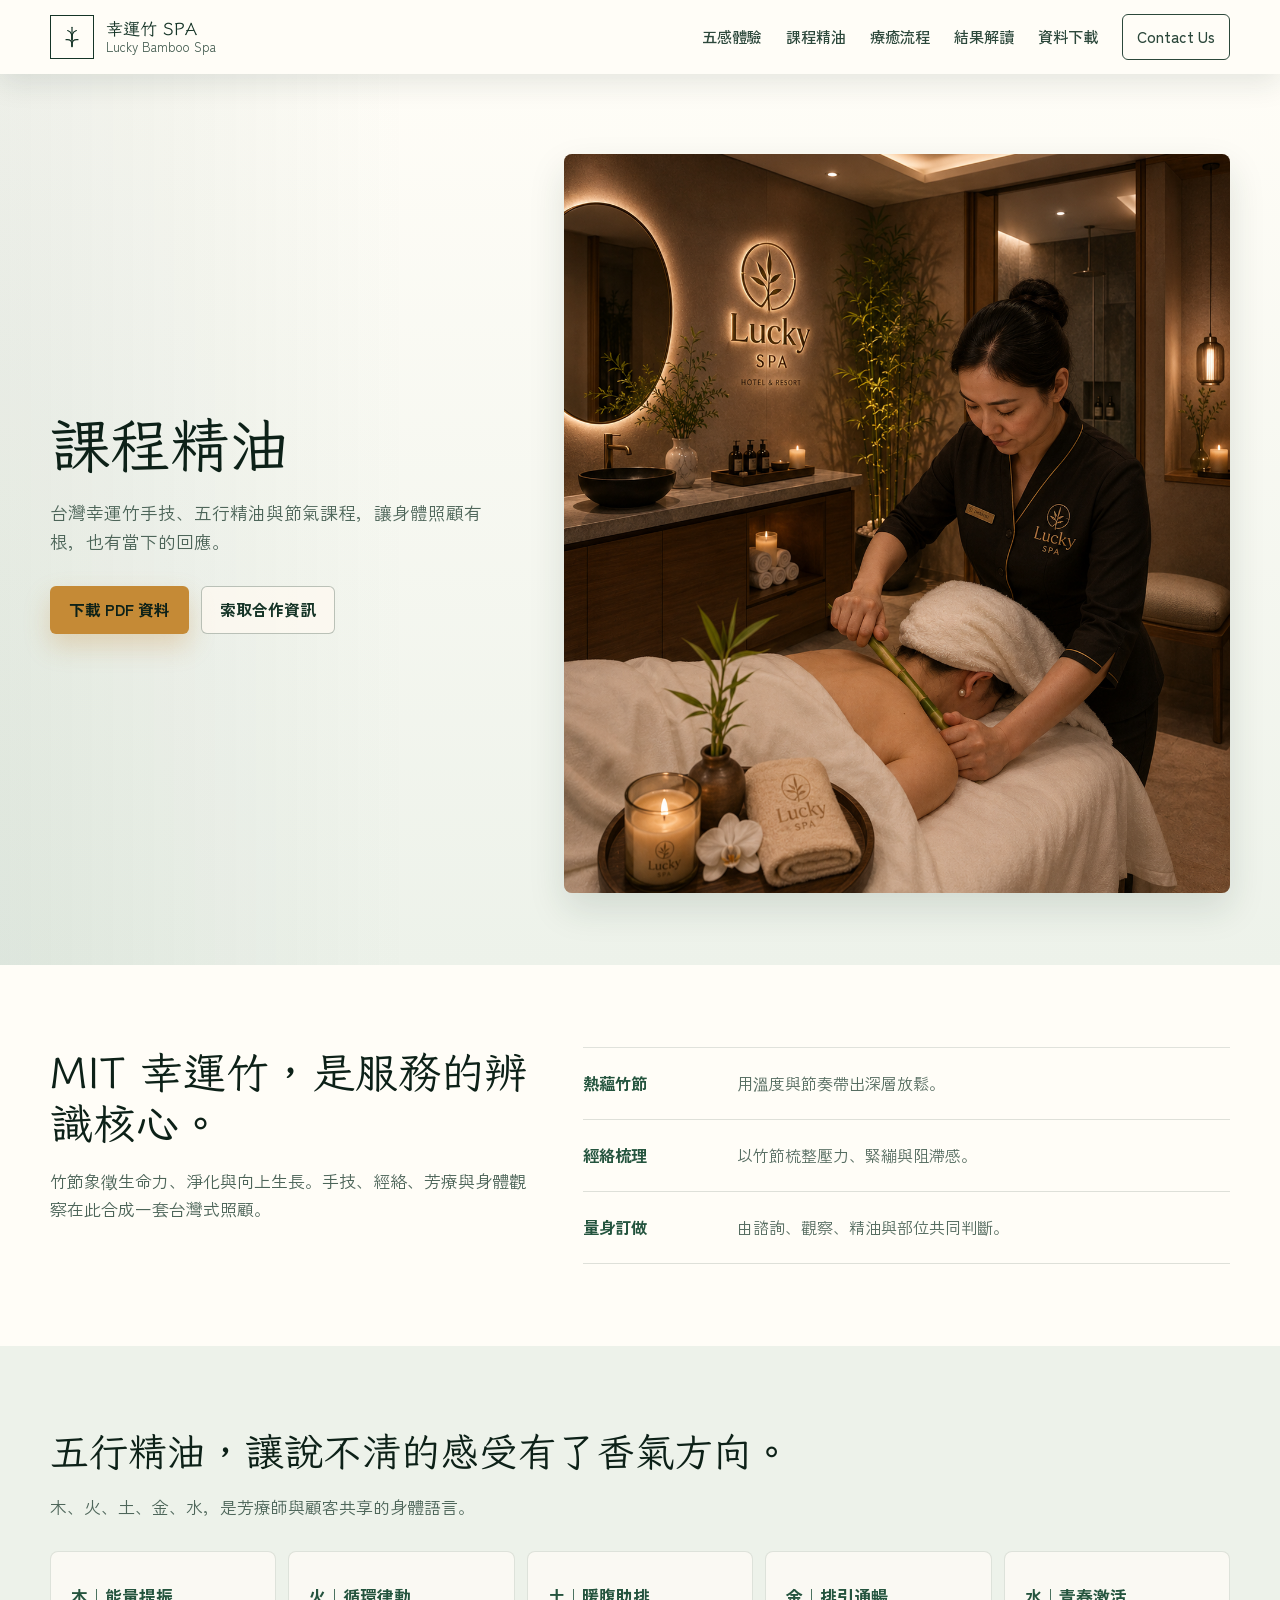
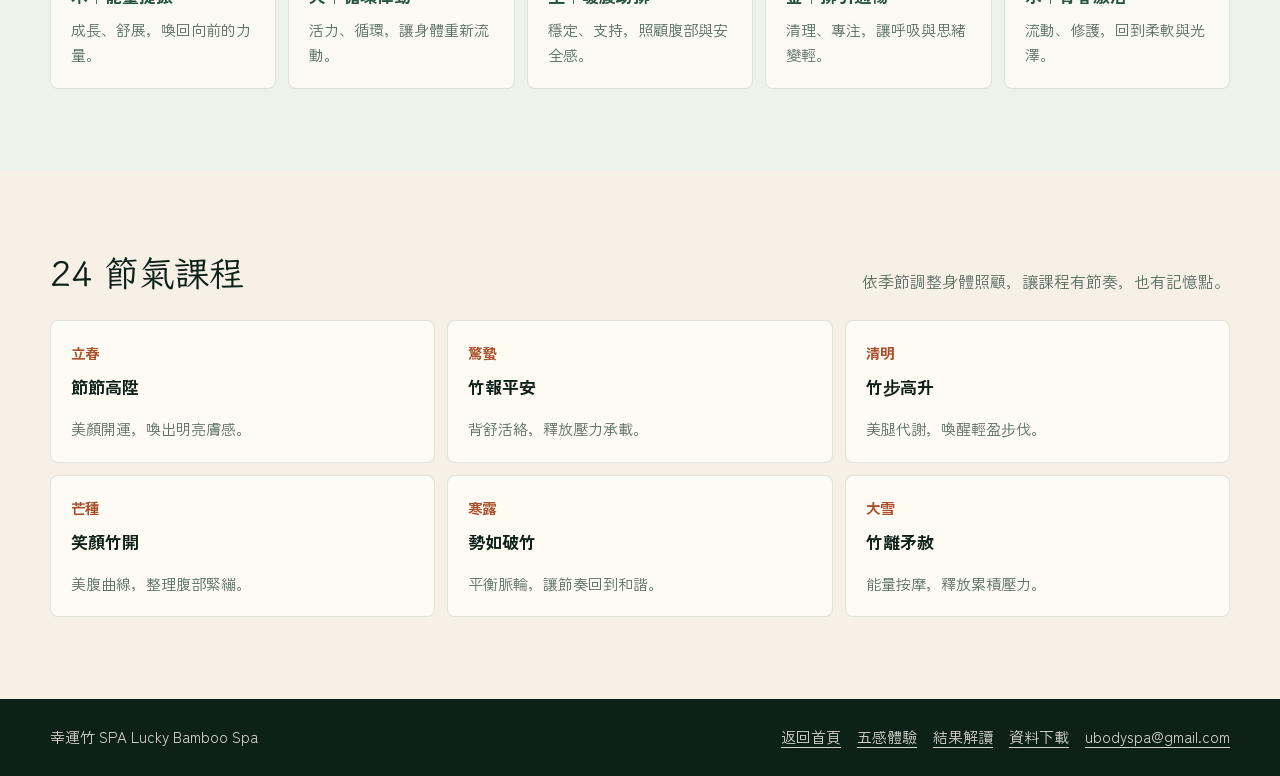
==== commit 4225deca: "-" ====
--- a/courses.html
+++ b/courses.html
@@ -63,7 +63,7 @@
           <div class="page-hero__copy">
             <h1>課程精油</h1>
             <p>
-              幸運竹 SPA 的專業，來自三個層次：台灣幸運竹手技、五行精油調配，以及順應節氣的課程方向。每一層都不是口號，而是服務現場可以交付的細節。
+              台灣幸運竹手技、五行精油與節氣課程，讓身體照顧有根，也有當下的回應。
             </p>
             <div class="page-hero__actions">
               <a class="button button--primary" href="resources.html">下載 PDF 資料</a>
@@ -71,7 +71,7 @@
             </div>
           </div>
           <figure class="page-hero__media">
-            <img src="img/S__20643944.jpg" alt="幸運竹 SPA 五行精油與香氣展示" />
+            <img src="assets/img/549A28E1-1E7C-49CC-8EEA-E7A3C28204A7.png" alt="幸運竹 SPA 幸運竹手技療程" />
           </figure>
         </div>
       </section>
@@ -79,23 +79,23 @@
       <section class="detail-section">
         <div class="section__inner detail-grid">
           <div class="section-copy">
-            <h2>MIT 幸運竹，是這套服務最重要的辨識核心。</h2>
+            <h2>MIT 幸運竹，是服務的辨識核心。</h2>
             <p>
-              幸運竹象徵生命力、淨化與向上生長。這套服務把竹節的象徵、經絡美容、芳療與身體觀察放在一起，形成有台灣文化感、也能被現場執行的方法。
+              竹節象徵生命力、淨化與向上生長。手技、經絡、芳療與身體觀察在此合成一套台灣式照顧。
             </p>
           </div>
           <div class="detail-list">
             <article>
               <strong>熱蘊竹節</strong>
-              <p>以溫度、節奏與手技帶出深層放鬆，貼近自律神經需要的慢節奏。</p>
+              <p>用溫度與節奏帶出深層放鬆。</p>
             </article>
             <article>
               <strong>經絡梳理</strong>
-              <p>將竹節視為身體的梳子，協助梳整壓力、緊繃與阻滯感。</p>
+              <p>以竹節梳整壓力、緊繃與阻滯感。</p>
             </article>
             <article>
               <strong>量身訂做</strong>
-              <p>由諮詢、身體觀察、精油與部位選擇共同決定服務重點。</p>
+              <p>由諮詢、觀察、精油與部位共同判斷。</p>
             </article>
           </div>
         </div>
@@ -106,29 +106,29 @@
           <div class="section-copy section-copy--wide">
             <h2>五行精油，讓說不清的感受有了香氣方向。</h2>
             <p>
-              木、火、土、金、水不是裝飾字彙，而是讓芳療師與顧客溝通身體感受的共同語言。
+              木、火、土、金、水，是芳療師與顧客共享的身體語言。
             </p>
           </div>
           <div class="oil-grid" aria-label="五行精油">
             <article>
               <strong>木｜能量提振</strong>
-              <p>檀香、廣藿香、天竺葵、綠花白千層，偏向成長與舒展。</p>
+              <p>成長、舒展，喚回向前的力量。</p>
             </article>
             <article>
               <strong>火｜循環律動</strong>
-              <p>羅勒、絲柏、薰衣草、馬鬱蘭、松樹、迷迭香，偏向活力與循環。</p>
+              <p>活力、循環，讓身體重新流動。</p>
             </article>
             <article>
               <strong>土｜暖腹助排</strong>
-              <p>安息香、快樂鼠尾草、薑、甜橙、岩蘭草，偏向穩定與支持。</p>
+              <p>穩定、支持，照顧腹部與安全感。</p>
             </article>
             <article>
               <strong>金｜排引通暢</strong>
-              <p>天竺葵、樺樹、杜松莓、廣藿香，偏向清理與專注。</p>
+              <p>清理、專注，讓呼吸與思緒變輕。</p>
             </article>
             <article>
               <strong>水｜青春激活</strong>
-              <p>玫瑰、胡蘿蔔籽、依蘭、天竺葵，偏向流動與修護。</p>
+              <p>流動、修護，回到柔軟與光澤。</p>
             </article>
           </div>
         </div>
@@ -138,38 +138,38 @@
         <div class="section__inner">
           <div class="resource-section__head">
             <h2>24 節氣課程</h2>
-            <p>節氣課程把身體需要、季節節奏與幸運竹命名放在一起，讓療程更容易被理解，也更容易被記住。</p>
+            <p>依季節調整身體照顧，讓課程有節奏，也有記憶點。</p>
           </div>
           <div class="course-list">
             <article>
               <span>立春</span>
               <strong>節節高陞</strong>
-              <p>美顏開運，聚焦細緻、緊緻與明亮膚感。</p>
+              <p>美顏開運，喚出明亮膚感。</p>
             </article>
             <article>
               <span>驚蟄</span>
               <strong>竹報平安</strong>
-              <p>背舒活絡，承接背部壓力與情緒承載。</p>
+              <p>背舒活絡，釋放壓力承載。</p>
             </article>
             <article>
               <span>清明</span>
               <strong>竹步高升</strong>
-              <p>美腿代謝，照顧日常最容易累積疲勞的雙腿。</p>
+              <p>美腿代謝，喚醒輕盈步伐。</p>
             </article>
             <article>
               <span>芒種</span>
               <strong>笑顏竹開</strong>
-              <p>美腹曲線，協助腹部緊繃與身體線條整理。</p>
+              <p>美腹曲線，整理腹部緊繃。</p>
             </article>
             <article>
               <span>寒露</span>
               <strong>勢如破竹</strong>
-              <p>平衡脈輪，讓能量與身體節奏回到和諧。</p>
+              <p>平衡脈輪，讓節奏回到和諧。</p>
             </article>
             <article>
               <span>大雪</span>
               <strong>竹離矛赦</strong>
-              <p>能量按摩，為歲末累積的矛盾與壓力提供出口。</p>
+              <p>能量按摩，釋放累積壓力。</p>
             </article>
           </div>
         </div>
--- a/assets/css/styles.css
+++ b/assets/css/styles.css
@@ -504,6 +504,105 @@
   font-size: 0.95rem;
 }
 
+.tech-section {
+  background:
+    radial-gradient(circle at 78% 12%, rgba(87, 166, 205, 0.28), transparent 32%),
+    linear-gradient(135deg, rgba(13, 33, 24, 0.98), rgba(30, 55, 62, 0.94) 48%, rgba(111, 74, 67, 0.9)),
+    var(--ink-strong);
+  color: var(--paper);
+}
+
+.tech-layout {
+  display: grid;
+  grid-template-columns: minmax(280px, 0.62fr) minmax(560px, 1.38fr);
+  gap: 48px;
+  align-items: center;
+}
+
+.tech-copy h2 {
+  margin: 0;
+  font-family: "LXGW WenKai TC", "Zen Kaku Gothic New", "PingFang TC", serif;
+  font-size: 2.72rem;
+  line-height: 1.18;
+  font-weight: 400;
+  color: var(--paper);
+}
+
+.tech-copy p {
+  margin: 18px 0 0;
+  color: rgba(255, 253, 247, 0.78);
+  font-size: 1.04rem;
+}
+
+.tech-points {
+  display: flex;
+  flex-wrap: wrap;
+  gap: 10px;
+  margin-top: 28px;
+}
+
+.tech-points span {
+  display: inline-flex;
+  align-items: center;
+  min-height: 38px;
+  padding: 8px 12px;
+  border: 1px solid rgba(255, 253, 247, 0.26);
+  border-radius: 6px;
+  background: rgba(255, 253, 247, 0.08);
+  color: rgba(255, 253, 247, 0.9);
+  font-weight: 700;
+  font-size: 0.92rem;
+}
+
+.tech-gallery {
+  display: grid;
+  grid-template-columns: repeat(3, minmax(0, 1fr));
+  gap: 12px;
+}
+
+.tech-gallery figure {
+  position: relative;
+  min-height: 0;
+  margin: 0;
+  overflow: hidden;
+  aspect-ratio: 1.08;
+  border-radius: var(--radius);
+  background: rgba(255, 253, 247, 0.1);
+  box-shadow: 0 18px 42px rgba(0, 0, 0, 0.22);
+}
+
+.tech-gallery img {
+  width: 100%;
+  height: 100%;
+  object-fit: cover;
+  filter: saturate(1.02) contrast(1.02);
+}
+
+.tech-gallery figure:nth-child(4) img,
+.tech-gallery figure:nth-child(5) img,
+.tech-gallery figure:nth-child(6) img {
+  object-position: center 34%;
+}
+
+.tech-gallery figcaption {
+  position: absolute;
+  left: 12px;
+  right: 12px;
+  bottom: 12px;
+  display: inline-flex;
+  width: fit-content;
+  min-height: 32px;
+  align-items: center;
+  padding: 6px 10px;
+  border: 1px solid rgba(255, 253, 247, 0.24);
+  border-radius: 6px;
+  background: rgba(13, 33, 24, 0.66);
+  color: var(--paper);
+  font-size: 0.86rem;
+  font-weight: 700;
+  backdrop-filter: blur(8px);
+}
+
 .origin-section {
   background: var(--paper);
 }
@@ -683,7 +782,7 @@
 
 .programs-media {
   overflow: hidden;
-  aspect-ratio: 1.18;
+  aspect-ratio: 0.86;
   border-radius: var(--radius);
   box-shadow: var(--shadow);
   background: var(--stone);
@@ -693,7 +792,7 @@
   width: 100%;
   height: 100%;
   object-fit: cover;
-  object-position: center;
+  object-position: center 42%;
 }
 
 .course-grid {
@@ -1099,12 +1198,32 @@
 }
 
 .resource-hero__inner {
-  display: flex;
-  align-items: flex-end;
-  justify-content: space-between;
-  gap: 32px;
+  display: grid;
+  grid-template-columns: minmax(320px, 0.76fr) minmax(440px, 1fr);
+  align-items: center;
+  gap: 48px;
   width: min(var(--max), calc(100% - 44px));
   margin: 0 auto;
+}
+
+.resource-hero__copy .button {
+  margin-top: 28px;
+}
+
+.resource-hero__media {
+  margin: 0;
+  overflow: hidden;
+  aspect-ratio: 1.28;
+  border-radius: var(--radius);
+  background: var(--stone);
+  box-shadow: var(--shadow);
+}
+
+.resource-hero__media img {
+  width: 100%;
+  height: 100%;
+  object-fit: cover;
+  object-position: center;
 }
 
 .resource-hero h1,
@@ -1264,6 +1383,10 @@
   border-radius: var(--radius);
   background: var(--stone);
   box-shadow: 0 16px 36px rgba(21, 52, 39, 0.13);
+}
+
+.page-hero--split .page-hero__media {
+  aspect-ratio: 0.9;
 }
 
 .page-hero__media img {
@@ -1608,11 +1731,13 @@
   .hero__signals,
   .intro-grid,
   .origin-layout,
+  .tech-layout,
   .guide-layout,
   .programs-layout,
   .journey-grid,
   .game-layout,
   .result-layout,
+  .resource-hero__inner,
   .page-hero__inner,
   .detail-grid,
   .process-layout,
@@ -1635,10 +1760,13 @@
     grid-template-columns: 1fr;
   }
 
-  .resource-hero__inner,
   .resource-section__head {
     align-items: flex-start;
     flex-direction: column;
+  }
+
+  .tech-copy {
+    max-width: 680px;
   }
 }
 
@@ -1737,6 +1865,7 @@
 
   .section-copy h2,
   .origin-copy h2,
+  .tech-copy h2,
   .programs-copy h2,
   .journey-copy h2,
   .game-copy h2,
@@ -1754,6 +1883,7 @@
 
   .course-grid,
   .guide-links,
+  .tech-gallery,
   .process-steps,
   .oil-grid,
   .course-list,
@@ -1785,6 +1915,10 @@
     aspect-ratio: 1.08;
   }
 
+  .resource-hero__media {
+    aspect-ratio: 1.04;
+  }
+
   .craft-list li {
     grid-template-columns: 1fr;
     gap: 6px;
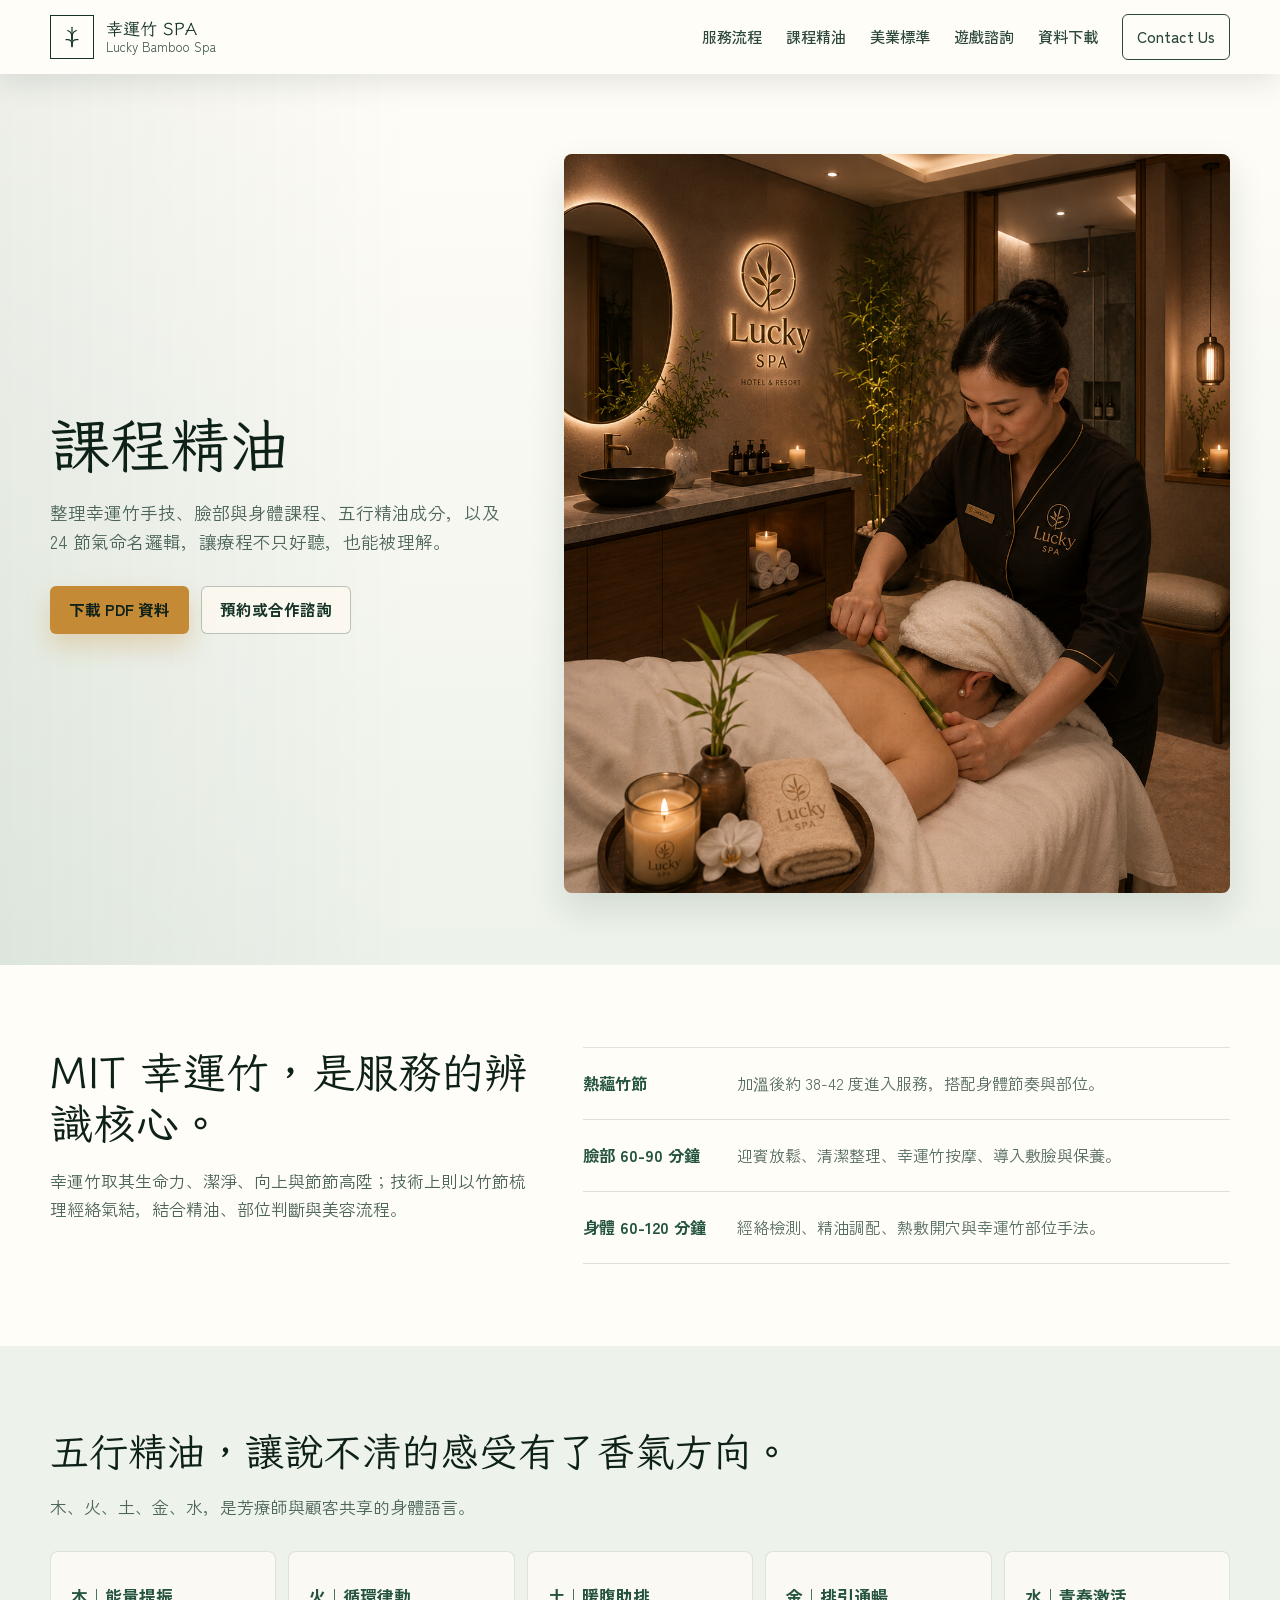
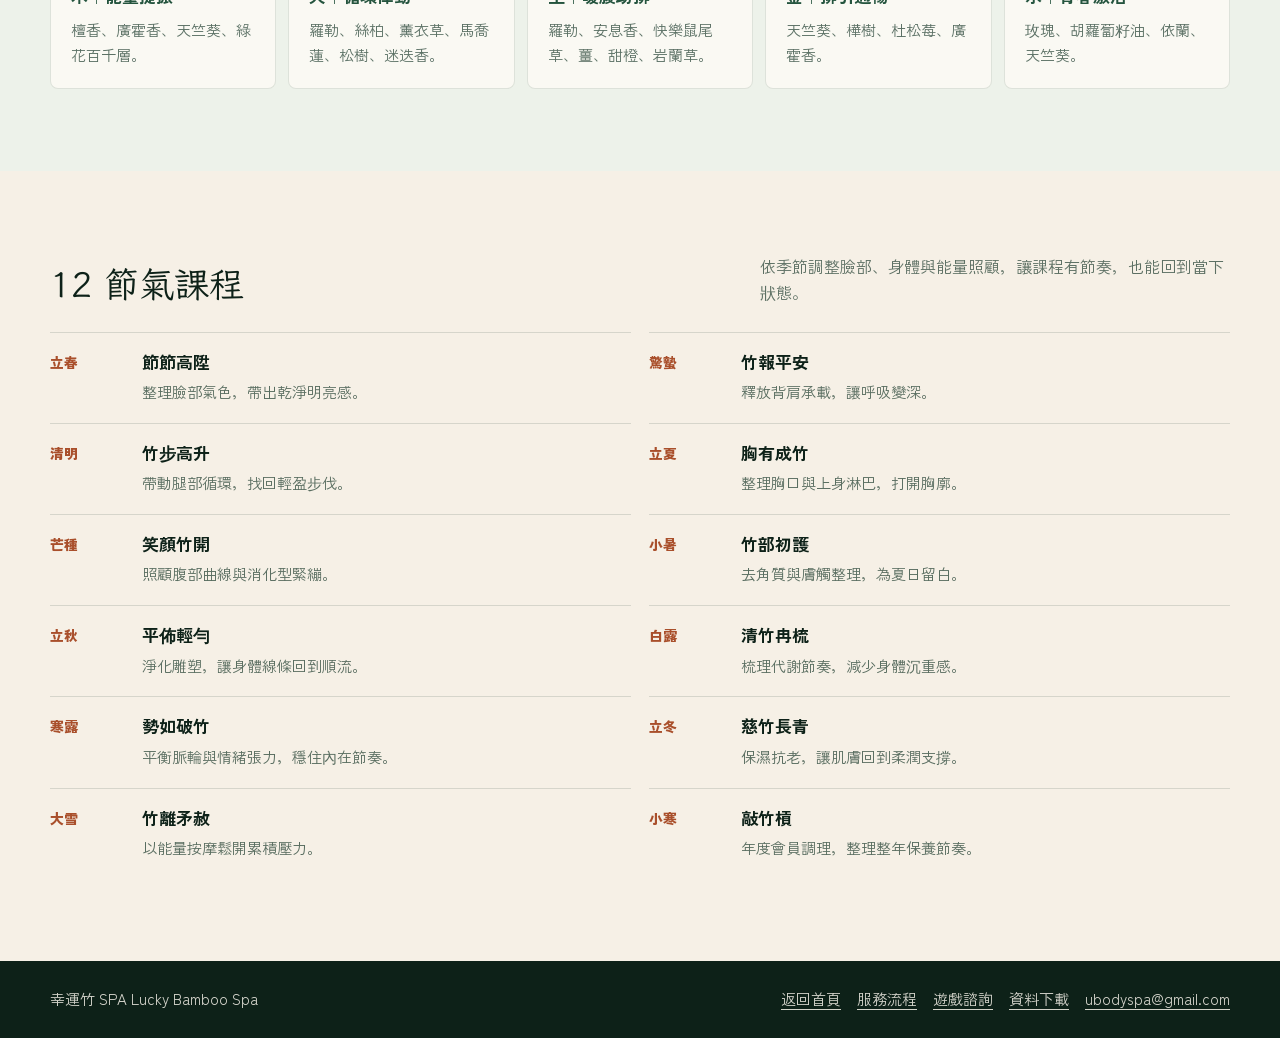
==== commit 461efb71: "-" ====
--- a/courses.html
+++ b/courses.html
@@ -48,10 +48,10 @@
       </button>
 
       <nav class="site-nav" aria-label="主要導覽" data-nav>
-        <a href="experience.html">五感體驗</a>
+        <a href="experience.html">服務流程</a>
         <a aria-current="page" href="courses.html">課程精油</a>
-        <a href="index.html#journey">療癒流程</a>
-        <a href="insights.html">結果解讀</a>
+        <a href="index.html#journey">美業標準</a>
+        <a href="insights.html">遊戲諮詢</a>
         <a href="resources.html">資料下載</a>
         <a class="nav-contact" href="mailto:ubodyspa@gmail.com">Contact Us</a>
       </nav>
@@ -63,11 +63,11 @@
           <div class="page-hero__copy">
             <h1>課程精油</h1>
             <p>
-              台灣幸運竹手技、五行精油與節氣課程，讓身體照顧有根，也有當下的回應。
+              整理幸運竹手技、臉部與身體課程、五行精油成分，以及 24 節氣命名邏輯，讓療程不只好聽，也能被理解。
             </p>
             <div class="page-hero__actions">
               <a class="button button--primary" href="resources.html">下載 PDF 資料</a>
-              <a class="button button--ghost-dark" href="mailto:ubodyspa@gmail.com">索取合作資訊</a>
+              <a class="button button--ghost-dark" href="mailto:ubodyspa@gmail.com">預約或合作諮詢</a>
             </div>
           </div>
           <figure class="page-hero__media">
@@ -81,21 +81,21 @@
           <div class="section-copy">
             <h2>MIT 幸運竹，是服務的辨識核心。</h2>
             <p>
-              竹節象徵生命力、淨化與向上生長。手技、經絡、芳療與身體觀察在此合成一套台灣式照顧。
+              幸運竹取其生命力、潔淨、向上與節節高陞；技術上則以竹節梳理經絡氣結，結合精油、部位判斷與美容流程。
             </p>
           </div>
           <div class="detail-list">
             <article>
               <strong>熱蘊竹節</strong>
-              <p>用溫度與節奏帶出深層放鬆。</p>
-            </article>
-            <article>
-              <strong>經絡梳理</strong>
-              <p>以竹節梳整壓力、緊繃與阻滯感。</p>
-            </article>
-            <article>
-              <strong>量身訂做</strong>
-              <p>由諮詢、觀察、精油與部位共同判斷。</p>
+              <p>加溫後約 38-42 度進入服務，搭配身體節奏與部位。</p>
+            </article>
+            <article>
+              <strong>臉部 60-90 分鐘</strong>
+              <p>迎賓放鬆、清潔整理、幸運竹按摩、導入敷臉與保養。</p>
+            </article>
+            <article>
+              <strong>身體 60-120 分鐘</strong>
+              <p>經絡檢測、精油調配、熱敷開穴與幸運竹部位手法。</p>
             </article>
           </div>
         </div>
@@ -112,23 +112,23 @@
           <div class="oil-grid" aria-label="五行精油">
             <article>
               <strong>木｜能量提振</strong>
-              <p>成長、舒展，喚回向前的力量。</p>
+              <p>檀香、廣霍香、天竺葵、綠花百千層。</p>
             </article>
             <article>
               <strong>火｜循環律動</strong>
-              <p>活力、循環，讓身體重新流動。</p>
+              <p>羅勒、絲柏、薰衣草、馬喬蓮、松樹、迷迭香。</p>
             </article>
             <article>
               <strong>土｜暖腹助排</strong>
-              <p>穩定、支持，照顧腹部與安全感。</p>
+              <p>羅勒、安息香、快樂鼠尾草、薑、甜橙、岩蘭草。</p>
             </article>
             <article>
               <strong>金｜排引通暢</strong>
-              <p>清理、專注，讓呼吸與思緒變輕。</p>
+              <p>天竺葵、樺樹、杜松莓、廣霍香。</p>
             </article>
             <article>
               <strong>水｜青春激活</strong>
-              <p>流動、修護，回到柔軟與光澤。</p>
+              <p>玫瑰、胡蘿蔔籽油、依蘭、天竺葵。</p>
             </article>
           </div>
         </div>
@@ -137,39 +137,69 @@
       <section class="detail-section detail-section--soft">
         <div class="section__inner">
           <div class="resource-section__head">
-            <h2>24 節氣課程</h2>
-            <p>依季節調整身體照顧，讓課程有節奏，也有記憶點。</p>
+            <h2>12 節氣課程</h2>
+            <p>依季節調整臉部、身體與能量照顧，讓課程有節奏，也能回到當下狀態。</p>
           </div>
           <div class="course-list">
             <article>
               <span>立春</span>
               <strong>節節高陞</strong>
-              <p>美顏開運，喚出明亮膚感。</p>
+              <p>整理臉部氣色，帶出乾淨明亮感。</p>
             </article>
             <article>
               <span>驚蟄</span>
               <strong>竹報平安</strong>
-              <p>背舒活絡，釋放壓力承載。</p>
+              <p>釋放背肩承載，讓呼吸變深。</p>
             </article>
             <article>
               <span>清明</span>
               <strong>竹步高升</strong>
-              <p>美腿代謝，喚醒輕盈步伐。</p>
+              <p>帶動腿部循環，找回輕盈步伐。</p>
+            </article>
+            <article>
+              <span>立夏</span>
+              <strong>胸有成竹</strong>
+              <p>整理胸口與上身淋巴，打開胸廓。</p>
             </article>
             <article>
               <span>芒種</span>
               <strong>笑顏竹開</strong>
-              <p>美腹曲線，整理腹部緊繃。</p>
+              <p>照顧腹部曲線與消化型緊繃。</p>
+            </article>
+            <article>
+              <span>小暑</span>
+              <strong>竹部初護</strong>
+              <p>去角質與膚觸整理，為夏日留白。</p>
+            </article>
+            <article>
+              <span>立秋</span>
+              <strong>平佈輕勻</strong>
+              <p>淨化雕塑，讓身體線條回到順流。</p>
+            </article>
+            <article>
+              <span>白露</span>
+              <strong>清竹冉梳</strong>
+              <p>梳理代謝節奏，減少身體沉重感。</p>
             </article>
             <article>
               <span>寒露</span>
               <strong>勢如破竹</strong>
-              <p>平衡脈輪，讓節奏回到和諧。</p>
+              <p>平衡脈輪與情緒張力，穩住內在節奏。</p>
+            </article>
+            <article>
+              <span>立冬</span>
+              <strong>慈竹長青</strong>
+              <p>保濕抗老，讓肌膚回到柔潤支撐。</p>
             </article>
             <article>
               <span>大雪</span>
               <strong>竹離矛赦</strong>
-              <p>能量按摩，釋放累積壓力。</p>
+              <p>以能量按摩鬆開累積壓力。</p>
+            </article>
+            <article>
+              <span>小寒</span>
+              <strong>敲竹槓</strong>
+              <p>年度會員調理，整理整年保養節奏。</p>
             </article>
           </div>
         </div>
@@ -180,8 +210,8 @@
       <p>幸運竹 SPA Lucky Bamboo Spa</p>
       <div class="footer-links">
         <a href="index.html">返回首頁</a>
-        <a href="experience.html">五感體驗</a>
-        <a href="insights.html">結果解讀</a>
+        <a href="experience.html">服務流程</a>
+        <a href="insights.html">遊戲諮詢</a>
         <a href="resources.html">資料下載</a>
         <a href="mailto:ubodyspa@gmail.com">ubodyspa@gmail.com</a>
       </div>
--- a/assets/css/styles.css
+++ b/assets/css/styles.css
@@ -327,29 +327,168 @@
   fill: none;
 }
 
-.hero__signals {
+.hero__entry {
+  display: grid;
+  grid-template-columns: minmax(260px, 1fr) auto;
+  gap: 22px;
+  align-items: center;
+  width: min(680px, 100%);
+  margin-top: 34px;
+  padding: 18px 0;
+  border-top: 1px solid rgba(255, 250, 241, 0.24);
+  border-bottom: 1px solid rgba(255, 250, 241, 0.24);
+}
+
+.hero__entry p {
+  margin: 0;
+  color: rgba(255, 250, 241, 0.84);
+  font-size: 0.98rem;
+}
+
+.hero__entry-links {
+  display: flex;
+  align-items: center;
+  gap: 10px;
+}
+
+.hero__entry-links a {
+  display: inline-flex;
+  align-items: center;
+  gap: 10px;
+  min-height: 40px;
+  padding: 8px 10px 8px 12px;
+  border: 1px solid rgba(255, 250, 241, 0.34);
+  border-radius: 6px;
+  color: var(--paper);
+  font-weight: 700;
+  font-size: 0.92rem;
+  background: rgba(255, 250, 241, 0.06);
+}
+
+.hero__entry-links a::after {
+  content: "";
+  width: 7px;
+  height: 7px;
+  border-top: 1px solid var(--gold);
+  border-right: 1px solid var(--gold);
+  color: var(--gold);
+  transform: rotate(45deg);
+}
+
+.hero__entry-links a:first-child {
+  border-color: rgba(197, 138, 54, 0.66);
+  box-shadow: inset 3px 0 0 rgba(197, 138, 54, 0.86);
+}
+
+.hero__path {
+  display: grid;
+  grid-template-columns: repeat(3, minmax(0, 1fr));
+  gap: 0;
+  width: min(720px, 100%);
+  margin: 34px 0 0;
+  padding: 0;
+  list-style: none;
+}
+
+.hero__path li {
+  position: relative;
+  display: grid;
+  gap: 6px;
+  border-left: 1px solid rgba(255, 250, 241, 0.42);
+  padding-left: 16px;
+}
+
+.hero__path li::before {
+  content: "";
+  position: absolute;
+  left: -1px;
+  top: 0;
+  width: 1px;
+  height: 32px;
+  background: var(--gold);
+}
+
+.hero__path span {
+  color: rgba(255, 250, 241, 0.68);
+  font-size: 0.76rem;
+  font-weight: 700;
+}
+
+.hero__path strong {
+  color: var(--paper);
+  font-size: 1.42rem;
+  font-family: "LXGW WenKai TC", "Zen Kaku Gothic New", "PingFang TC", serif;
+  font-weight: 400;
+  line-height: 1.1;
+}
+
+.hero__path em {
+  color: rgba(255, 250, 241, 0.8);
+  font-size: 0.9rem;
+  font-style: normal;
+}
+
+.ritual-strip {
+  position: relative;
+  z-index: 2;
+  background: var(--paper);
+  border-bottom: 1px solid rgba(21, 52, 39, 0.12);
+}
+
+.ritual-strip__inner {
+  display: grid;
+  grid-template-columns: minmax(320px, 0.9fr) minmax(520px, 1.1fr);
+  gap: 48px;
+  align-items: center;
+  width: min(var(--max), calc(100% - 44px));
+  margin: 0 auto;
+  padding: 34px 0;
+}
+
+.ritual-strip__copy {
+  display: grid;
+  gap: 8px;
+}
+
+.ritual-strip__copy > span {
+  color: var(--copper);
+  font-size: 0.82rem;
+  font-weight: 700;
+}
+
+.ritual-strip p {
+  margin: 0;
+  color: rgba(21, 52, 39, 0.82);
+  font-family: "LXGW WenKai TC", "Zen Kaku Gothic New", "PingFang TC", serif;
+  font-size: 1.55rem;
+  line-height: 1.45;
+}
+
+.ritual-strip ol {
   display: grid;
   grid-template-columns: repeat(3, minmax(0, 1fr));
   gap: 18px;
-  width: min(720px, 100%);
-  margin: 46px 0 0;
-}
-
-.hero__signals div {
-  border-left: 1px solid rgba(255, 250, 241, 0.42);
-  padding-left: 16px;
-}
-
-.hero__signals dt {
-  font-size: 1.45rem;
-  font-family: "LXGW WenKai TC", "Zen Kaku Gothic New", "PingFang TC", serif;
-  font-weight: 400;
-}
-
-.hero__signals dd {
-  margin: 6px 0 0;
-  color: rgba(255, 250, 241, 0.8);
-  font-size: 0.9rem;
+  margin: 0;
+  padding: 0;
+  list-style: none;
+}
+
+.ritual-strip li {
+  display: grid;
+  gap: 6px;
+  padding-left: 18px;
+  border-left: 1px solid rgba(21, 52, 39, 0.16);
+}
+
+.ritual-strip span {
+  color: var(--copper);
+  font-size: 0.82rem;
+  font-weight: 700;
+}
+
+.ritual-strip strong {
+  color: var(--ink-strong);
+  font-size: 1.02rem;
 }
 
 .section {
@@ -391,10 +530,22 @@
     linear-gradient(180deg, var(--cream) 0%, #f9f6ee 52%, var(--mist) 100%);
 }
 
+.service-menu-section {
+  background:
+    linear-gradient(180deg, var(--cream) 0%, #fbf8f0 48%, var(--paper) 100%);
+}
+
 .intro-grid {
   display: grid;
   grid-template-columns: minmax(320px, 0.9fr) minmax(420px, 1fr);
   gap: 72px;
+  align-items: center;
+}
+
+.service-menu-layout {
+  display: grid;
+  grid-template-columns: minmax(300px, 0.68fr) minmax(620px, 1.32fr);
+  gap: 46px;
   align-items: center;
 }
 
@@ -435,6 +586,8 @@
   align-items: center;
   gap: 8px;
   width: fit-content;
+  min-height: 40px;
+  padding: 6px 0;
   margin-top: 24px;
   color: var(--leaf);
   font-weight: 700;
@@ -504,6 +657,88 @@
   font-size: 0.95rem;
 }
 
+.service-menu {
+  display: grid;
+  grid-template-columns: repeat(2, minmax(0, 1fr));
+  gap: 18px;
+}
+
+.service-course {
+  display: flex;
+  flex-direction: column;
+  min-height: 480px;
+  padding: 28px;
+  border: 1px solid rgba(21, 52, 39, 0.14);
+  border-radius: var(--radius);
+  background:
+    linear-gradient(180deg, rgba(255, 253, 247, 0.82), rgba(248, 242, 231, 0.58)),
+    var(--paper);
+  box-shadow: 0 18px 42px rgba(21, 52, 39, 0.07);
+}
+
+.service-course + .service-course {
+  border-top: 1px solid rgba(21, 52, 39, 0.14);
+}
+
+.service-course__head {
+  display: grid;
+  align-content: start;
+  gap: 8px;
+  padding-bottom: 20px;
+  border-bottom: 1px solid rgba(21, 52, 39, 0.13);
+}
+
+.service-course__head span,
+.course-grid article > span {
+  color: var(--copper);
+  font-size: 0.82rem;
+  font-weight: 800;
+}
+
+.service-course__head h3 {
+  margin: 0;
+  font-family: "LXGW WenKai TC", "Zen Kaku Gothic New", "PingFang TC", serif;
+  font-size: 1.85rem;
+  line-height: 1.1;
+  font-weight: 400;
+  color: var(--ink-strong);
+}
+
+.service-course__head strong {
+  color: var(--leaf);
+  font-size: 1rem;
+}
+
+.service-course ul {
+  display: grid;
+  gap: 0;
+  margin: 0;
+  padding: 0;
+  list-style: none;
+}
+
+.service-course li {
+  display: grid;
+  gap: 4px;
+  padding: 14px 0;
+  border-bottom: 1px solid rgba(21, 52, 39, 0.1);
+}
+
+.service-course li:last-child {
+  border-bottom: 0;
+}
+
+.service-course li strong {
+  color: var(--ink-strong);
+  font-size: 0.98rem;
+}
+
+.service-course li span {
+  color: rgba(21, 52, 39, 0.72);
+  font-size: 0.94rem;
+  line-height: 1.58;
+}
+
 .tech-section {
   background:
     radial-gradient(circle at 78% 12%, rgba(87, 166, 205, 0.28), transparent 32%),
@@ -723,8 +958,15 @@
 
 .media-section {
   background:
-    linear-gradient(90deg, rgba(36, 84, 62, 0.1), transparent 28%),
+    linear-gradient(90deg, rgba(36, 84, 62, 0.09), transparent 36%),
     var(--paper);
+}
+
+.journey-layout {
+  display: grid;
+  grid-template-columns: minmax(300px, 0.45fr) minmax(620px, 1fr);
+  gap: 48px;
+  align-items: start;
 }
 
 .programs-section {
@@ -735,8 +977,8 @@
 
 .programs-layout {
   display: grid;
-  grid-template-columns: minmax(320px, 0.9fr) minmax(420px, 1fr);
-  gap: 34px 54px;
+  grid-template-columns: minmax(360px, 0.9fr) minmax(420px, 0.86fr);
+  gap: 30px 54px;
   align-items: start;
 }
 
@@ -782,44 +1024,165 @@
 
 .programs-media {
   overflow: hidden;
-  aspect-ratio: 0.86;
+  aspect-ratio: 1.18;
   border-radius: var(--radius);
   box-shadow: var(--shadow);
   background: var(--stone);
+  align-self: start;
 }
 
 .programs-media img {
   width: 100%;
   height: 100%;
   object-fit: cover;
-  object-position: center 42%;
+  object-position: center 38%;
 }
 
 .course-grid {
   grid-column: 1 / -1;
   display: grid;
-  grid-template-columns: repeat(5, minmax(0, 1fr));
-  gap: 12px;
+  grid-template-columns: minmax(280px, 0.9fr) repeat(2, minmax(280px, 1fr));
+  gap: 16px;
+  align-items: stretch;
 }
 
 .course-grid article {
-  min-height: 150px;
-  padding: 20px;
+  min-height: 0;
+  padding: 18px 20px;
   border: 1px solid var(--line);
   border-radius: var(--radius);
   background: rgba(255, 250, 241, 0.72);
 }
 
+.course-grid--seasonal > .course-feature {
+  position: relative;
+  display: grid;
+  align-content: end;
+  gap: 14px;
+  min-height: 420px;
+  overflow: hidden;
+  padding: 28px;
+  color: var(--paper);
+  border-color: rgba(255, 250, 241, 0.18);
+  background:
+    linear-gradient(180deg, rgba(13, 33, 24, 0.12), rgba(13, 33, 24, 0.88)),
+    linear-gradient(135deg, rgba(36, 84, 62, 0.94), rgba(111, 74, 67, 0.84)),
+    var(--ink-strong);
+  box-shadow: 0 22px 54px rgba(21, 52, 39, 0.16);
+}
+
+.course-grid--seasonal > .course-feature::before {
+  content: "";
+  position: absolute;
+  inset: 24px 28px auto auto;
+  width: 96px;
+  height: 180px;
+  border-left: 1px solid rgba(255, 250, 241, 0.22);
+  border-right: 1px solid rgba(255, 250, 241, 0.14);
+  background:
+    linear-gradient(90deg, transparent 30%, rgba(197, 138, 54, 0.28) 31% 32%, transparent 33%),
+    repeating-linear-gradient(180deg, transparent 0 38px, rgba(255, 250, 241, 0.22) 38px 39px, transparent 39px 58px);
+  opacity: 0.72;
+}
+
+.course-grid--seasonal > .course-feature span {
+  position: relative;
+  color: var(--gold);
+}
+
+.course-grid--seasonal > .course-feature h3 {
+  position: relative;
+  margin: 0;
+  color: var(--paper);
+  font-family: "LXGW WenKai TC", "Zen Kaku Gothic New", "PingFang TC", serif;
+  font-size: 2rem;
+  line-height: 1.15;
+  font-weight: 400;
+}
+
+.course-grid--seasonal > .course-feature p {
+  position: relative;
+  max-width: 32rem;
+  margin: 0;
+  color: rgba(255, 250, 241, 0.78);
+}
+
+.course-feature__meta {
+  position: relative;
+  display: grid;
+  grid-template-columns: repeat(3, minmax(0, 1fr));
+  gap: 0;
+  margin: 12px 0 0;
+  padding: 18px 0 0;
+  border-top: 1px solid rgba(255, 250, 241, 0.22);
+}
+
+.course-feature__meta div {
+  padding-right: 14px;
+}
+
+.course-feature__meta dt {
+  color: var(--paper);
+  font-size: 1.28rem;
+  font-weight: 800;
+  line-height: 1;
+}
+
+.course-feature__meta dd {
+  margin: 6px 0 0;
+  color: rgba(255, 250, 241, 0.66);
+  font-size: 0.82rem;
+}
+
+.course-cluster {
+  display: grid;
+  gap: 0;
+  overflow: hidden;
+  border: 1px solid rgba(21, 52, 39, 0.13);
+  border-radius: var(--radius);
+  background: rgba(255, 253, 247, 0.78);
+}
+
+.course-cluster article {
+  display: grid;
+  grid-template-columns: 64px 1fr;
+  gap: 16px;
+  align-items: start;
+  padding: 17px 18px;
+  border: 0;
+  border-bottom: 1px solid rgba(21, 52, 39, 0.1);
+  border-radius: 0;
+  background: transparent;
+}
+
+.course-cluster article:last-child {
+  border-bottom: 0;
+}
+
 .course-grid h3 {
   margin: 0;
   color: var(--ink-strong);
-  font-size: 1rem;
+  font-size: 1.02rem;
+  line-height: 1.25;
+}
+
+.course-cluster h3,
+.course-cluster p {
+  grid-column: 2;
 }
 
 .course-grid p {
-  margin: 8px 0 0;
+  margin: 6px 0 0;
   color: rgba(21, 52, 39, 0.68);
-  font-size: 0.92rem;
+  font-size: 0.91rem;
+  line-height: 1.55;
+}
+
+.course-cluster span {
+  color: var(--copper);
+  font-size: 0.82rem;
+  font-weight: 800;
+  line-height: 1.45;
 }
 
 .journey-grid {
@@ -863,6 +1226,63 @@
 
 .media-frame--complete img {
   object-fit: contain;
+}
+
+.standard-board {
+  display: grid;
+  grid-template-columns: repeat(3, minmax(0, 1fr));
+  gap: 14px;
+}
+
+.standard-board article {
+  display: grid;
+  align-content: start;
+  min-height: 390px;
+  padding: 24px;
+  border: 1px solid rgba(21, 52, 39, 0.14);
+  border-radius: var(--radius);
+  background: rgba(255, 253, 247, 0.76);
+}
+
+.standard-board article > span {
+  color: var(--copper);
+  font-size: 0.82rem;
+  font-weight: 800;
+}
+
+.standard-board h3 {
+  margin: 8px 0 18px;
+  color: var(--ink-strong);
+  font-family: "LXGW WenKai TC", "Zen Kaku Gothic New", "PingFang TC", serif;
+  font-size: 1.45rem;
+  line-height: 1.2;
+  font-weight: 400;
+}
+
+.standard-board ol {
+  display: grid;
+  gap: 0;
+  margin: 0;
+  padding: 0;
+  list-style: none;
+}
+
+.standard-board li {
+  display: grid;
+  gap: 4px;
+  padding: 13px 0;
+  border-top: 1px solid rgba(21, 52, 39, 0.12);
+}
+
+.standard-board strong {
+  color: var(--leaf);
+}
+
+.standard-board em {
+  color: rgba(21, 52, 39, 0.68);
+  font-size: 0.92rem;
+  font-style: normal;
+  line-height: 1.55;
 }
 
 .timeline {
@@ -1578,25 +1998,37 @@
 }
 
 .course-list {
-  grid-template-columns: repeat(3, minmax(0, 1fr));
+  grid-template-columns: repeat(2, minmax(0, 1fr));
+  gap: 0 18px;
 }
 
 .course-list article {
   display: grid;
-  gap: 8px;
-  padding: 20px;
-  background: rgba(255, 253, 247, 0.82);
+  grid-template-columns: 74px 1fr;
+  gap: 8px 18px;
+  padding: 18px 0;
+  border: 0;
+  border-top: 1px solid rgba(21, 52, 39, 0.14);
+  border-radius: 0;
+  background: transparent;
 }
 
 .course-list span {
   color: var(--copper);
-  font-size: 0.9rem;
-  font-weight: 700;
+  font-size: 0.86rem;
+  font-weight: 800;
+  line-height: 1.7;
 }
 
 .course-list strong {
   margin: 0;
   color: var(--ink-strong);
+  line-height: 1.35;
+}
+
+.course-list p {
+  grid-column: 2;
+  margin-top: -2px;
 }
 
 .insight-layout {
@@ -1728,12 +2160,16 @@
     font-size: 1.1rem;
   }
 
-  .hero__signals,
+  .hero__entry,
+  .hero__path,
+  .ritual-strip__inner,
   .intro-grid,
+  .service-menu-layout,
   .origin-layout,
   .tech-layout,
   .guide-layout,
   .programs-layout,
+  .journey-layout,
   .journey-grid,
   .game-layout,
   .result-layout,
@@ -1749,11 +2185,41 @@
     aspect-ratio: 1.25;
   }
 
+  .service-menu-layout {
+    gap: 34px;
+    align-items: start;
+  }
+
+  .service-menu {
+    grid-template-columns: 1fr;
+  }
+
   .course-grid,
   .oil-grid,
   .course-list,
   .number-grid {
     grid-template-columns: repeat(2, minmax(0, 1fr));
+  }
+
+  .course-grid--seasonal {
+    grid-template-columns: 1fr;
+  }
+
+  .course-grid--seasonal > .course-feature {
+    min-height: 360px;
+  }
+
+  .service-course {
+    min-height: 0;
+    padding: 26px;
+  }
+
+  .standard-board {
+    grid-template-columns: 1fr;
+  }
+
+  .standard-board article {
+    min-height: 0;
   }
 
   .feature-columns {
@@ -1827,10 +2293,75 @@
     font-size: 1rem;
   }
 
-  .hero__signals {
+  .hero__entry {
     grid-template-columns: 1fr;
     gap: 12px;
-    margin-top: 32px;
+    margin-top: 28px;
+  }
+
+  .hero__entry-links {
+    width: 100%;
+  }
+
+  .hero__entry-links a {
+    justify-content: center;
+    flex: 1;
+  }
+
+  .hero__path {
+    grid-template-columns: 1fr;
+    gap: 0;
+    margin-top: 28px;
+  }
+
+  .hero__path li {
+    min-height: 74px;
+    padding-bottom: 18px;
+  }
+
+  .hero__path li:last-child {
+    padding-bottom: 0;
+  }
+
+  .hero__path li::before {
+    height: 40px;
+  }
+
+  .service-course {
+    padding: 22px;
+  }
+
+  .service-course li {
+    grid-template-columns: 1fr;
+    gap: 2px;
+    padding: 12px 0;
+  }
+
+  .programs-media {
+    aspect-ratio: 1.12;
+  }
+
+  .standard-board {
+    gap: 12px;
+  }
+
+  .standard-board article {
+    padding: 20px;
+  }
+
+  .ritual-strip__inner {
+    width: min(100% - 32px, var(--max));
+    gap: 22px;
+    padding: 28px 0;
+  }
+
+  .ritual-strip p {
+    font-size: 1.28rem;
+  }
+
+  .ritual-strip ol {
+    grid-template-columns: 1fr;
+    gap: 12px;
   }
 
   .button {
@@ -1892,6 +2423,30 @@
     grid-template-columns: 1fr;
   }
 
+  .course-grid--seasonal > .course-feature {
+    min-height: 330px;
+    padding: 24px;
+  }
+
+  .course-cluster article {
+    grid-template-columns: 58px 1fr;
+    padding: 16px;
+  }
+
+  .course-list article {
+    grid-template-columns: 1fr;
+    gap: 4px;
+  }
+
+  .course-list p {
+    grid-column: auto;
+    margin-top: 0;
+  }
+
+  .tech-gallery figure {
+    aspect-ratio: 1.18;
+  }
+
   .sense-row {
     grid-template-columns: 46px 1fr;
     gap: 14px;
